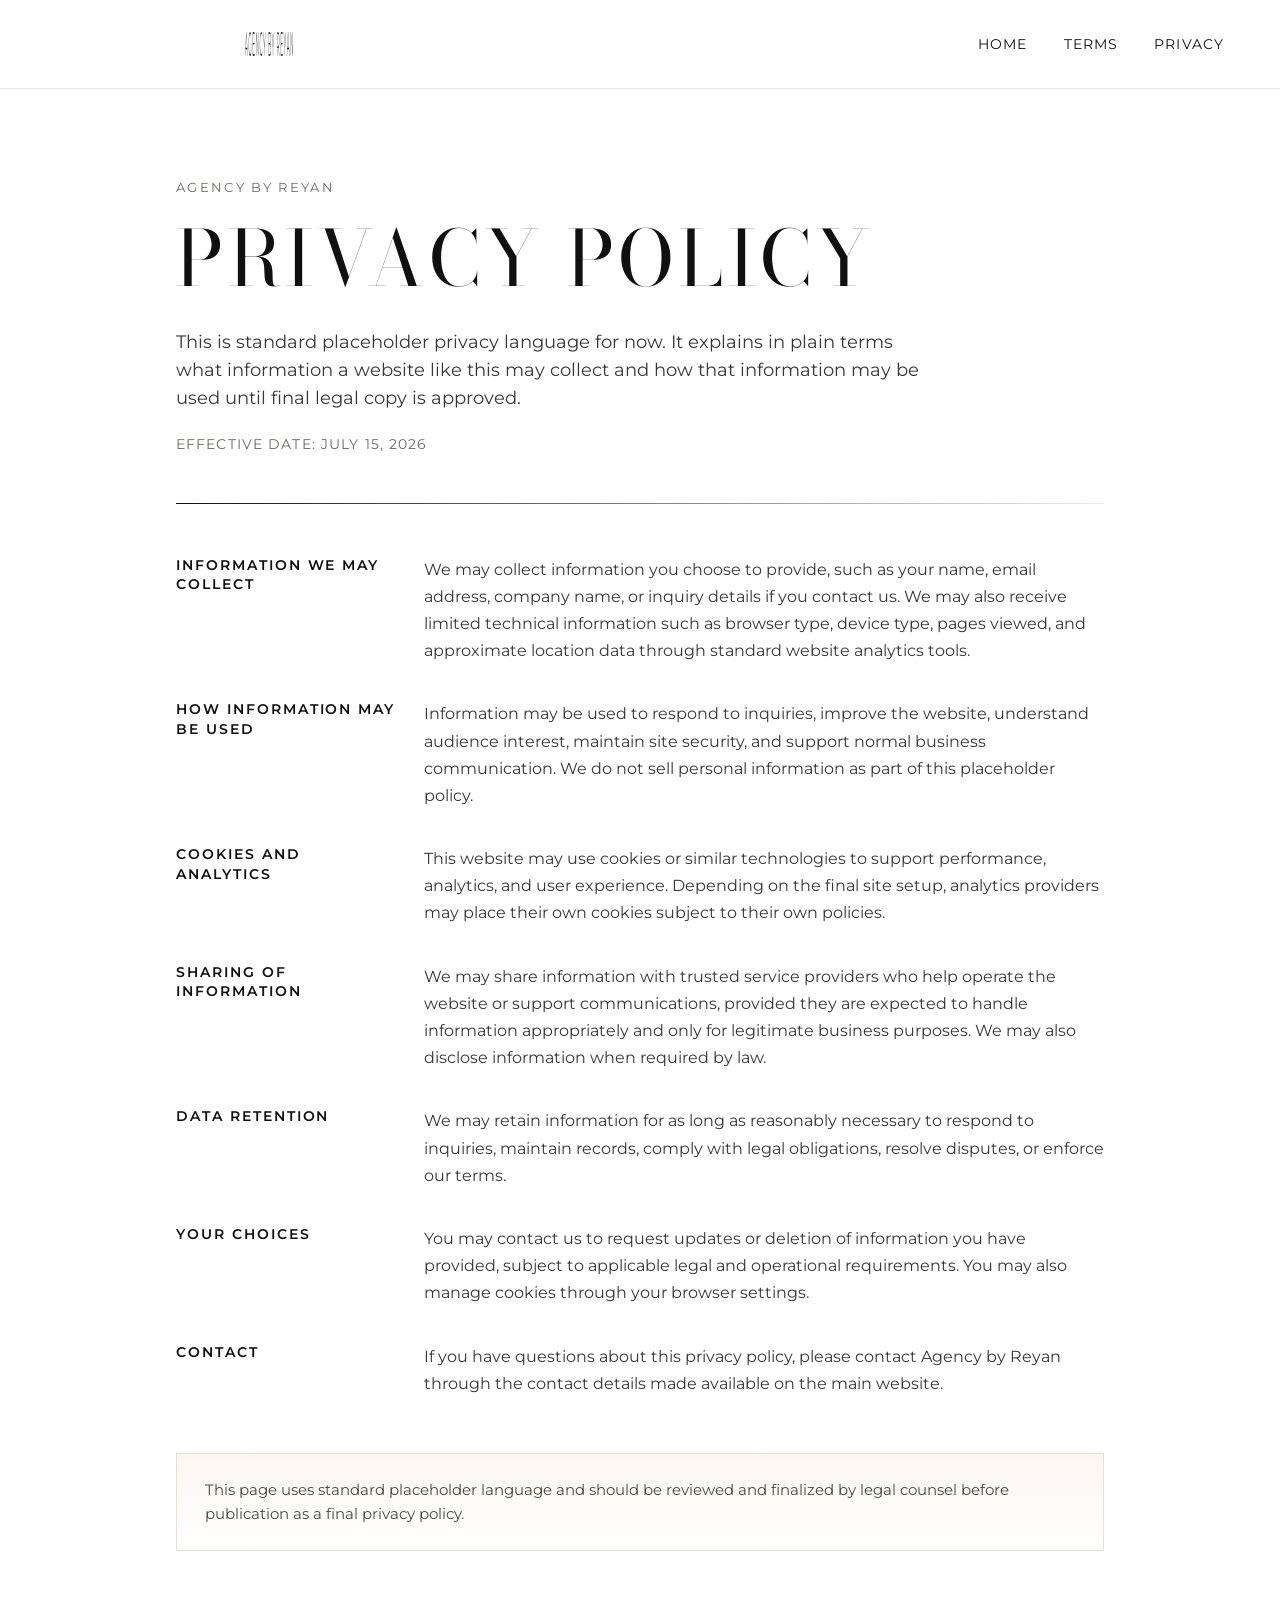
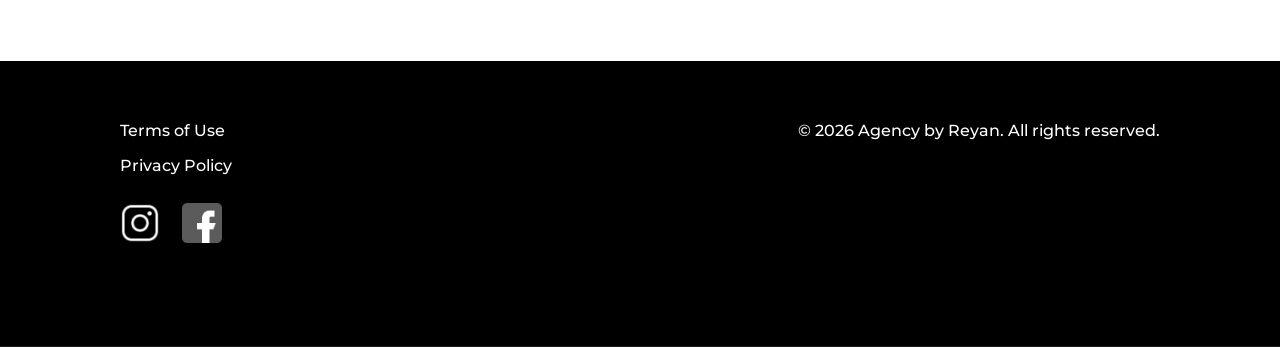
==== privacy.html @ 34ce9551 "small edits, layout, links footer etc" ====
<!doctype html>
<html lang="en">
<head>
  <meta charset="UTF-8" />
  <meta name="viewport" content="width=device-width, initial-scale=1.0" />
  <title>Privacy Policy | Agency by Reyan</title>
  <meta name="description" content="Privacy Policy for the Agency by Reyan website." />
  <link rel="icon" href="favicon.ico" sizes="any" />
  <link rel="shortcut icon" href="favicon.ico" />
  <link rel="icon" href="assets/favicon.svg" type="image/svg+xml" />
  <link rel="icon" href="assets/favicon-32x32.png" sizes="32x32" type="image/png" />
  <link rel="icon" href="assets/favicon-16x16.png" sizes="16x16" type="image/png" />
  <link rel="apple-touch-icon" href="assets/apple-touch-icon.png" sizes="180x180" />
  <link rel="preconnect" href="https://fonts.googleapis.com" />
  <link rel="preconnect" href="https://fonts.gstatic.com" crossorigin />
  <link href="https://fonts.googleapis.com/css2?family=Bodoni+Moda:opsz,wght@6..96,300;6..96,400;6..96,500&family=Cormorant+Garamond:wght@300;400;500;700&family=Montserrat:wght@300;400;500;700&display=swap" rel="stylesheet" />
  <link rel="stylesheet" href="styles.css" />
</head>
<body>
  <div class="legal-page">
    <header class="legal-header">
      <a href="index.html" aria-label="Agency by Reyan home">
        <img class="logo-wordmark" src="assets/logo_wordmark.svg" alt="Agency by Reyan" />
      </a>
      <nav class="legal-nav" aria-label="Legal navigation">
        <a href="index.html">Home</a>
        <a href="terms.html">Terms</a>
        <a href="privacy.html" aria-current="page">Privacy</a>
      </nav>
    </header>

    <main class="legal-main">
      <p class="legal-kicker">Agency by Reyan</p>
      <h1 class="legal-title">Privacy Policy</h1>
      <p class="legal-intro">This is standard placeholder privacy language for now. It explains in plain terms what information a website like this may collect and how that information may be used until final legal copy is approved.</p>
      <p class="legal-meta">Effective date: July 15, 2026</p>
      <div class="legal-divider"></div>

      <div class="legal-sections">
        <section class="legal-section">
          <h2>Information we may collect</h2>
          <div class="legal-copy">
            <p>We may collect information you choose to provide, such as your name, email address, company name, or inquiry details if you contact us. We may also receive limited technical information such as browser type, device type, pages viewed, and approximate location data through standard website analytics tools.</p>
          </div>
        </section>

        <section class="legal-section">
          <h2>How information may be used</h2>
          <div class="legal-copy">
            <p>Information may be used to respond to inquiries, improve the website, understand audience interest, maintain site security, and support normal business communication. We do not sell personal information as part of this placeholder policy.</p>
          </div>
        </section>

        <section class="legal-section">
          <h2>Cookies and analytics</h2>
          <div class="legal-copy">
            <p>This website may use cookies or similar technologies to support performance, analytics, and user experience. Depending on the final site setup, analytics providers may place their own cookies subject to their own policies.</p>
          </div>
        </section>

        <section class="legal-section">
          <h2>Sharing of information</h2>
          <div class="legal-copy">
            <p>We may share information with trusted service providers who help operate the website or support communications, provided they are expected to handle information appropriately and only for legitimate business purposes. We may also disclose information when required by law.</p>
          </div>
        </section>

        <section class="legal-section">
          <h2>Data retention</h2>
          <div class="legal-copy">
            <p>We may retain information for as long as reasonably necessary to respond to inquiries, maintain records, comply with legal obligations, resolve disputes, or enforce our terms.</p>
          </div>
        </section>

        <section class="legal-section">
          <h2>Your choices</h2>
          <div class="legal-copy">
            <p>You may contact us to request updates or deletion of information you have provided, subject to applicable legal and operational requirements. You may also manage cookies through your browser settings.</p>
          </div>
        </section>

        <section class="legal-section">
          <h2>Contact</h2>
          <div class="legal-copy">
            <p>If you have questions about this privacy policy, please contact Agency by Reyan through the contact details made available on the main website.</p>
          </div>
        </section>
      </div>

      <div class="legal-note">
        <p>This page uses standard placeholder language and should be reviewed and finalized by legal counsel before publication as a final privacy policy.</p>
      </div>
    </main>

    <footer class="footer1323">
      <div class="footer1323-left">
        <div class="footer-link-list">
          <a href="terms.html">Terms of Use</a>
          <a href="privacy.html" aria-current="page">Privacy Policy</a>
        </div>
        <div class="footer-social">
          <img src="assets/webp/footer_instagram.webp" alt="Instagram" loading="lazy" decoding="async" />
          <img src="assets/webp/footer_facebook.webp" alt="Facebook" loading="lazy" decoding="async" />
        </div>
      </div>
      <p class="footer1323-right">© 2026 Agency by Reyan. All rights reserved.</p>
    </footer>
  </div>
</body>
</html>
---- styles.css ----
:root {
  --black: #101010;
  --white: #ffffff;
  --muted: #373737;
  --soft: #d4d4d4;
  --display-font: "Bodoni Moda", "Cormorant Garamond", serif;
}

* {
  box-sizing: border-box;
}

html,
body {
  margin: 0;
  padding: 0;
  background: #fff;
  color: var(--black);
  font-family: Montserrat, sans-serif;
  overflow-x: hidden;
}

.site {
  width: 100%;
  background: #fff;
}

.section-title {
  margin: 0;
  font-size: 60px;
  font-weight: 300;
  letter-spacing: 11.4px;
  line-height: 1.02;
  text-transform: uppercase;
}

.title-block {
  width: 42px;
  height: 42px;
  background: #000;
  display: inline-block;
}

.hero {
  position: relative;
  height: min(711px, 50.8vw);
  min-height: 560px;
  padding: 32px 56px;
  overflow: hidden;
}

.hero-nav {
  display: flex;
  align-items: center;
  justify-content: space-between;
  position: relative;
  z-index: 3;
}

.logo-wordmark {
  width: 426px;
  height: 24px;
  object-fit: contain;
}

.hero-nav nav {
  display: flex;
  gap: 60px;
}

.hero-nav a {
  text-decoration: none;
  color: #101010;
  text-transform: uppercase;
  font-size: 16px;
  line-height: 1.2;
  font-weight: 400;
}

.hero-media {
  position: absolute;
  left: 0;
  top: 105px;
  width: 833px;
  height: 606px;
  overflow: hidden;
}

.hero-media img {
  width: 100%;
  height: 100%;
  object-fit: cover;
}

.hero-media::after {
  content: "";
  position: absolute;
  inset: 0;
  background: linear-gradient(0deg, rgba(0, 0, 0, 0.6) 0%, rgba(0, 0, 0, 0) 52%);
}

.hero-copy {
  position: absolute;
  left: calc(50% - 700px + 920px);
  top: 285px;
  width: 383px;
  text-align: center;
  display: flex;
  flex-direction: column;
  align-items: center;
}

.hero-mark {
  width: 197.517px;
  height: 188.002px;
  display: block;
}

.hero-word {
  width: 382.597px;
  height: 22.324px;
  object-fit: contain;
  display: block;
  margin-top: 36.678px;
}

.hero-text {
  position: absolute;
  left: calc(50% - 700px + 120px);
  bottom: 86px;
  width: 593px;
  margin: 0;
  color: #fff;
  font-size: 18px;
  line-height: 1.2;
  font-weight: 400;
}

.mission {
  position: relative;
  width: 1400px;
  max-width: 100%;
  min-height: 941px;
  margin: 0 auto;
  padding: 0;
}

.mission .section-title,
.about .section-title,
.services .section-title {
  padding-left: 54px;
}

.mission .title-block,
.about .title-block,
.services .title-block {
  position: absolute;
  left: 120px;
}

.mission .section-title {
  position: absolute;
  left: 174px;
  top: 80px;
  width: 334px;
  padding-left: 0;
}

.mission .title-block {
  top: 90px;
}

.mission-grid {
  position: absolute;
  left: 120px;
  top: 224px;
  margin-top: 0;
  display: grid;
  grid-template-columns: repeat(3, 350px);
  gap: 55px;
}

.mission-card {
  position: relative;
  width: 350px;
  height: 598px;
  overflow: hidden;
  color: #fff;
}

.mission-card img {
  position: absolute;
  inset: 0;
  width: 100%;
  height: 100%;
  object-fit: cover;
  object-position: center center;
}

.mission-card:nth-child(2) img {
  object-position: 61.5% center;
}

.mission-card:nth-child(3) img {
  object-position: 44% center;
}

.mission-card::after {
  content: "";
  position: absolute;
  top: 31px;
  left: -27px;
  width: 415px;
  height: 567px;
  background: linear-gradient(180deg, rgba(0, 0, 0, 0) 26%, rgba(0, 0, 0, 0.84) 100%);
}

.mission-card h3,
.mission-card p {
  position: absolute;
  z-index: 1;
  margin: 0;
  left: 41px;
}

.mission-card h3 {
  top: 330px;
  width: 263px;
  font-size: 20px;
  font-family: Montserrat, sans-serif;
  font-weight: 500;
  line-height: 1.2;
}

.mission-card p {
  top: 418px;
  width: 254px;
  font-size: 16px;
  color: var(--soft);
  line-height: 1.2;
  font-weight: 300;
}

.mission-card:nth-child(1) h3 {
  width: 212px;
}

.mission-card:nth-child(3) h3 {
  width: 204px;
  left: 43px;
}

.mission-card:nth-child(1) p {
  width: 250px;
}

.about {
  position: relative;
  min-height: 829px;
  padding: 90px 120px 0;
}

.about .title-block {
  top: 100px;
}

.about-grid {
  margin-top: 327px;
  display: block;
}

.about-grid > div {
  width: 408px;
}

.about-grid img {
  position: absolute;
  right: 0;
  top: 0;
  width: 761px;
  height: 829px;
  object-fit: cover;
}

.about-p1,
.about-p2 {
  margin: 0;
  font-size: 16px;
  line-height: 1.2;
}

.about-p1 {
  margin-top: 151px;
  width: 380px;
  color: #373737;
  font-weight: 500;
}

.about-p2 {
  margin-top: 46px;
  width: 408px;
  color: #373737;
  font-weight: 300;
}

.node212 {
  position: relative;
  height: 483px;
  background: #fff;
  border-bottom: 0;
  font-family: "Cormorant Garamond", serif;
  font-size: 60px;
  line-height: 1.02;
  font-weight: 300;
  text-align: center;
  font-style: normal;
}

.node212 p {
  margin: 0;
  position: absolute;
  transform: translateX(-50%);
  white-space: nowrap;
}

.node212 p:nth-child(1) {
  left: calc(45.83% + 40.83px);
  top: 150px;
}

.node212 p:nth-child(2) {
  left: calc(62.5% - 13.5px);
  top: 227px;
}

.node212 p:nth-child(3) {
  left: 50%;
  top: 304px;
}

.node212 strong {
  font-family: "Cormorant Garamond", serif;
  font-weight: 700;
}

.node212 p:nth-child(2) {
  font-weight: 300;
}

.node216 {
  position: relative;
  height: 483px;
  background: #fff;
  font-family: "Cormorant Garamond", serif;
  font-size: 60px;
  line-height: 1.02;
  font-weight: 300;
  text-align: center;
  font-style: normal;
}

.node216 p {
  margin: 0;
  position: absolute;
  transform: translateX(-50%);
  white-space: nowrap;
}

.node216 p:nth-child(1) {
  left: calc(45.83% - 15.17px);
  top: 150px;
}

.node216 p:nth-child(2) {
  left: calc(58.33% - 21.67px);
  top: 227px;
}

.node216 p:nth-child(3) {
  left: 50%;
  top: 304px;
}

.node216 strong {
  font-family: "Cormorant Garamond", serif;
  font-weight: 700;
}

.bento131 {
  position: relative;
  width: 1400px;
  max-width: 100%;
  height: 1760px;
  margin: 0 auto;
  padding: 0;
  display: block;
  overflow: hidden;
  background: #fff;
}

.bento131 img {
  position: absolute;
  width: 459px;
  height: 459px;
  object-fit: cover;
  display: block;
}

.bento-card {
  position: absolute;
  padding: 0;
  background: #fff;
}

.bento-card h3 {
  margin: 0;
  font-family: "Cormorant Garamond", serif;
  font-size: 40px;
  line-height: 1.02;
  font-weight: 300;
}

.bento-card p {
  margin: 35px 0 0;
  font-size: 16px;
  color: #101010;
  line-height: 1.2;
  font-weight: 300;
}

.bento131 > :nth-child(1) {
  left: 120px;
  top: 0;
  width: 307px;
}

.bento131 > :nth-child(1) p {
  width: 307px;
}

.bento131 > :nth-child(2) {
  left: 470px;
  top: 0;
}

.bento131 > :nth-child(3) {
  right: 0;
  top: 0;
}

.bento131 > :nth-child(4) {
  left: -1px;
  top: 280px;
}

.bento131 > :nth-child(5) {
  left: 501px;
  top: 502px;
  width: 355px;
}

.bento131 > :nth-child(5) h3 {
  width: 273px;
}

.bento131 > :nth-child(5) p {
  width: 355px;
}

.bento131 > :nth-child(6) {
  left: 941px;
  top: 471px;
}

.bento131 > :nth-child(7) {
  left: -1px;
  top: 751px;
}

.bento131 > :nth-child(8) {
  left: 470px;
  top: 751px;
}

.bento131 > :nth-child(9) {
  left: 972px;
  top: 973px;
  width: 311px;
}

.bento131 > :nth-child(9) h3 {
  width: 256px;
}

.bento131 > :nth-child(9) p {
  width: 311px;
}

.bento131 img.bento-wide {
  left: -1px;
  top: 1227px;
  width: calc(100% + 1px);
  height: 459px;
  transform: none;
}

.services {
  position: relative;
  min-height: 2088px;
  padding: 90px 120px 90px;
}

.services .title-block {
  top: 100px;
}

.service {
  min-height: 258px;
  padding: 68px 54px 0;
  background-image: var(--bg);
  background-size: cover;
  background-position: left top;
  color: #fff;
}

.service:first-of-type {
  margin-top: 80px;
}

.service + .service {
  margin-top: 40px;
}

.service h3 {
  margin: 0;
  font-family: var(--display-font);
  font-size: 40px;
  font-weight: 300;
  line-height: 1.02;
}

.service p {
  max-width: 563px;
  margin: 20px 0 0;
  color: #fff;
  font-size: 16px;
  line-height: 1.2;
  font-weight: 300;
}

.logos220 {
  position: relative;
  width: 1400px;
  max-width: 100%;
  height: 620px;
  margin: 0 auto;
  border-bottom: 0;
  padding: 0;
  overflow: hidden;
}

.logos220 img {
  position: absolute;
  display: block;
  width: auto;
  height: auto;
  object-fit: contain;
}

.logos220 img:nth-child(1) { left: 50px; top: 76px; width: 172px; height: 45px; }
.logos220 img:nth-child(2) { left: 357px; top: -18px; width: 232px; height: 232px; }
.logos220 img:nth-child(3) { left: 718px; top: 77px; width: 352px; height: 44px; }
.logos220 img:nth-child(4) { left: 1171px; top: 66px; width: 180px; height: 63px; }
.logos220 img:nth-child(5) { left: 1086px; top: 207px; width: 194px; height: 47px; }
.logos220 img:nth-child(6) { left: 420px; top: 200px; width: 228px; height: 50px; }
.logos220 img:nth-child(7) { left: 50px; top: 193px; width: 221px; height: 74px; }
.logos220 img:nth-child(8) { left: 1073px; top: 310px; width: 143px; height: 118px; }
.logos220 img:nth-child(9) { left: 50px; top: 345px; width: 194px; height: 47px; }
.logos220 img:nth-child(10) { left: 357px; top: 336px; width: 189px; height: 65px; }
.logos220 img:nth-child(11) { left: 659px; top: 304px; width: 301px; height: 130px; }
.logos220 img:nth-child(12) { left: 793px; top: 144px; width: 144px; height: 153px; }
.logos220 img:nth-child(13) { left: 1121px; top: 478px; width: 306px; height: 53px; }
.logos220 img:nth-child(14) { left: 383px; top: 392px; width: 302px; height: 200px; }
.logos220 img:nth-child(15) { left: 811px; top: 470px; width: 298px; height: 75px; }
.logos220 img:nth-child(16) { left: 44px; top: 382px; width: 219px; height: 219px; }

.style168 {
  position: relative;
  width: 1400px;
  max-width: 100%;
  height: 1887px;
  margin: 0 auto;
  background: #fff;
  overflow: hidden;
}

.style168-grid {
  position: relative;
  width: 100%;
  height: 100%;
}

.style168-grid img {
  position: absolute;
  width: 459px;
  height: 459px;
  object-fit: cover;
  display: block;
}

.style168-grid img:nth-child(1) { left: -1px; top: 67px; }
.style168-grid img:nth-child(2) { left: -1px; top: 538px; }
.style168-grid img:nth-child(3) { left: -1px; top: 1009px; }
.style168-grid img:nth-child(4) { left: 470px; top: 242px; }
.style168-grid img:nth-child(5) { left: 470px; top: 713px; }
.style168-grid img:nth-child(6) { left: 941px; top: 0; }
.style168-grid img:nth-child(7) { left: 941px; top: 471px; }
.style168-grid img:nth-child(8) { left: 941px; top: 942px; }
.style168-grid img:nth-child(9) { left: 470px; top: 1184px; }
.style168-grid img:nth-child(10) { left: 941px; top: 1414px; }

.style168-text {
  position: absolute;
  left: 120px;
  top: 1713px;
  width: 581px;
  margin: 0;
  padding: 0;
  color: #373737;
  font-size: 16px;
  line-height: 1.2;
  font-weight: 500;
}

.cta1318 {
  position: relative;
  height: 400px;
  overflow: hidden;
}

.cta1318-bg {
  position: absolute;
  inset: 0;
}

.cta1318-bg img {
  position: absolute;
  inset: 0;
  width: 100%;
  height: 100%;
  object-fit: cover;
}

.cta1318-overlay {
  position: absolute;
  inset: 0;
  background: linear-gradient(180deg, rgba(0, 0, 0, 0.58) 0%, rgba(0, 0, 0, 0) 58%);
}

.cta1318-button {
  position: absolute;
  left: 50%;
  top: 229px;
  transform: translate(-50%, -50%);
  height: 88px;
  padding: 24px 48px;
  background: linear-gradient(100deg, #ffffff 12%, #e3e3e3 110%);
  font-size: 40px;
  letter-spacing: 7.6px;
  font-weight: 300;
  text-transform: uppercase;
  line-height: 1.2;
  display: flex;
  align-items: center;
  justify-content: center;
}

.footer1323 {
  min-height: 286px;
  background: #000;
  color: #fff;
  display: flex;
  justify-content: space-between;
  padding: 60px 120px 34px;
  border-bottom: 1px solid #1d1d1d;
}

.footer-link-list {
  display: flex;
  flex-direction: column;
  gap: 16px;
}

.footer-link-list a {
  color: #fff;
  text-decoration: none;
  font-size: 16px;
  font-weight: 500;
  line-height: 1.2;
}

.footer-link-list a:hover {
  text-decoration: underline;
}

.footer-social {
  margin-top: 28px;
  display: flex;
  gap: 22px;
}

.footer-social img {
  width: 40px;
  height: 40px;
  object-fit: contain;
}

.footer1323-right {
  margin: 0;
  align-self: flex-start;
  font-size: 16px;
  font-weight: 500;
  line-height: 1.2;
}

.legal-page {
  min-height: 100vh;
  display: flex;
  flex-direction: column;
  background: #fff;
}

.legal-header {
  display: flex;
  justify-content: space-between;
  align-items: center;
  padding: 32px 56px;
  border-bottom: 1px solid #ece8e0;
}

.legal-header .logo-wordmark {
  display: block;
}

.legal-nav {
  display: flex;
  gap: 36px;
}

.legal-nav a {
  color: #101010;
  text-decoration: none;
  text-transform: uppercase;
  font-size: 14px;
  line-height: 1.2;
  letter-spacing: 0.08em;
}

.legal-nav a:hover {
  text-decoration: underline;
}

.legal-main {
  width: min(100%, 1040px);
  margin: 0 auto;
  padding: 88px 56px 110px;
}

.legal-kicker {
  display: inline-block;
  margin: 0 0 26px;
  font-size: 13px;
  line-height: 1.2;
  letter-spacing: 0.18em;
  text-transform: uppercase;
  color: #6f6a62;
}

.legal-title {
  margin: 0;
  font-family: var(--display-font);
  font-size: clamp(52px, 6vw, 84px);
  line-height: 0.96;
  font-weight: 300;
  letter-spacing: 0.06em;
  text-transform: uppercase;
}

.legal-intro {
  max-width: 760px;
  margin: 34px 0 0;
  color: #373737;
  font-size: 18px;
  line-height: 1.55;
  font-weight: 400;
}

.legal-meta {
  margin: 22px 0 0;
  color: #6f6a62;
  font-size: 14px;
  line-height: 1.4;
  text-transform: uppercase;
  letter-spacing: 0.08em;
}

.legal-divider {
  width: 100%;
  height: 1px;
  margin: 48px 0 0;
  background: linear-gradient(90deg, #101010 0%, rgba(16, 16, 16, 0.08) 100%);
}

.legal-sections {
  margin-top: 52px;
  display: grid;
  gap: 36px;
}

.legal-section {
  display: grid;
  grid-template-columns: 220px minmax(0, 1fr);
  gap: 28px;
  align-items: start;
}

.legal-section h2 {
  margin: 0;
  font-size: 14px;
  line-height: 1.4;
  font-weight: 600;
  letter-spacing: 0.14em;
  text-transform: uppercase;
  color: #101010;
}

.legal-copy p {
  margin: 0;
  color: #373737;
  font-size: 16px;
  line-height: 1.7;
  font-weight: 400;
}

.legal-copy p + p {
  margin-top: 14px;
}

.legal-copy a {
  color: #101010;
}

.legal-note {
  margin-top: 56px;
  padding: 24px 28px;
  border: 1px solid #e8e1d5;
  background: linear-gradient(180deg, #fbf7f0 0%, #ffffff 100%);
}

.legal-note p {
  margin: 0;
  color: #4d493f;
  font-size: 15px;
  line-height: 1.6;
}

@media (max-width: 1150px) {
  .mission {
    min-height: 0;
    padding: 80px 32px 90px;
  }

  .mission .section-title {
    position: static;
    width: auto;
    padding-left: 54px;
  }

  .mission .title-block {
    left: 32px;
    top: 90px;
  }

  .mission-grid {
    position: static;
    margin-top: 84px;
    grid-template-columns: repeat(2, minmax(0, 1fr));
    gap: 24px;
  }

  .mission-card {
    width: auto;
  }

  .mission-card::after {
    top: 0;
    left: 0;
    width: 100%;
    height: 100%;
  }

  .mission-card h3,
  .mission-card p {
    position: relative;
    left: auto;
    top: auto;
    width: auto;
    margin-left: 28px;
    margin-right: 22px;
  }

  .mission-card h3,
  .mission-card:nth-child(1) h3,
  .mission-card:nth-child(3) h3 {
    margin-top: 398px;
    margin-bottom: 12px;
    left: auto;
  }

  .mission-card p,
  .mission-card:nth-child(1) p {
    margin-top: 0;
    margin-bottom: 28px;
  }

  .bento131 {
    height: auto;
    display: grid;
    grid-template-columns: repeat(2, minmax(0, 1fr));
    grid-auto-rows: 256px;
    gap: 6px;
    overflow: visible;
  }

  .bento131 > * {
    position: static;
    width: auto;
    height: auto;
  }

  .bento131 img,
  .bento-wide {
    width: 100%;
    height: 100%;
  }

  .bento-card {
    padding: 30px 26px;
  }

  .bento-card h3,
  .bento-card p,
  .bento131 > :nth-child(5) h3,
  .bento131 > :nth-child(9) h3,
  .bento131 > :nth-child(1) p,
  .bento131 > :nth-child(5) p,
  .bento131 > :nth-child(9) p {
    width: auto;
  }

  .bento-card p {
    margin-top: 18px;
  }

  .bento-wide {
    grid-column: 1 / span 2;
    height: 340px;
  }

  .logos220 {
    position: static;
    width: auto;
    height: auto;
    min-height: 0;
    padding: 56px 40px;
    display: grid;
    grid-template-columns: repeat(3, 1fr);
    gap: 34px 36px;
    align-items: center;
    justify-items: center;
  }

  .logos220 img {
    position: static;
    width: auto;
    height: auto;
    max-width: 200px;
    max-height: 100px;
  }

  .style168 {
    position: static;
    width: auto;
    height: auto;
    overflow: visible;
  }

  .style168-grid {
    position: static;
    display: grid;
    grid-template-columns: repeat(2, minmax(0, 1fr));
    gap: 6px;
    height: auto;
  }

  .style168-grid img {
    position: static;
    width: 100%;
    height: 280px;
  }

  .style168-text {
    position: static;
    width: auto;
    margin: 0;
    padding: 22px 32px 30px;
  }

  .about-grid {
    grid-template-columns: 1fr;
    margin-top: 82px;
    display: grid;
    gap: 24px;
  }

  .about-grid > div {
    width: 100%;
  }

  .about-grid img {
    position: static;
    width: 100%;
    height: auto;
    max-height: 739px;
  }

  .about-p1,
  .about-p2 {
    width: 100%;
    margin-top: 20px;
  }

  .service h3 {
    font-size: 34px;
  }

  .service p,
  .footer1323-right {
    font-size: 16px;
  }

  .legal-header {
    padding: 28px 32px;
  }

  .legal-main {
    padding: 72px 32px 90px;
  }

  .legal-section {
    grid-template-columns: 1fr;
    gap: 12px;
  }
}

@media (max-width: 760px) {
  .hero {
    height: auto;
    min-height: 0;
    padding: 20px 16px;
  }

  .hero-nav {
    flex-direction: column;
    gap: 12px;
  }

  .hero-nav nav {
    gap: 16px;
    flex-wrap: wrap;
    justify-content: center;
  }

  .hero-media,
  .hero-copy,
  .hero-text {
    position: static;
    width: 100%;
  }

  .hero-media {
    margin-top: 12px;
    height: 280px;
  }

  .hero-copy {
    margin-top: 12px;
  }

  .hero-text {
    margin-top: 14px;
    background: #111;
    color: #fff;
    padding: 12px;
    font-size: 14px;
  }

  .mission,
  .about,
  .services {
    padding-left: 16px;
    padding-right: 16px;
  }

  .mission {
    padding-top: 80px;
    padding-bottom: 80px;
  }

  .mission .title-block,
  .about .title-block,
  .services .title-block {
    left: 16px;
  }

  .mission .section-title,
  .about .section-title,
  .services .section-title {
    padding-left: 36px;
    letter-spacing: 0.12em;
    font-size: 40px;
  }

  .mission .section-title {
    position: static;
    width: auto;
  }

  .mission-grid,
  .bento131,
  .logos220,
  .style168-grid {
    grid-template-columns: 1fr;
  }

  .logos220 {
    padding: 40px 16px;
    gap: 24px;
  }

  .logos220 img {
    max-width: 180px;
    max-height: 90px;
  }

  .bento131 {
    grid-auto-rows: 256px;
  }

  .node212 {
    height: auto;
    padding: 64px 16px;
    font-size: 44px;
  }

  .node212 p {
    position: static;
    transform: none;
    white-space: normal;
  }

  .node216 {
    height: auto;
    padding: 64px 16px;
    font-size: 44px;
  }

  .node216 p {
    position: static;
    transform: none;
    white-space: normal;
  }

  .mission-grid {
    margin-top: 84px;
    position: static;
    gap: 24px;
  }

  .bento-wide {
    grid-column: auto;
    height: 260px;
  }

  .service {
    min-height: 220px;
    padding: 24px 18px;
  }

  .service h3 {
    font-size: 30px;
  }

  .service p {
    font-size: 16px;
  }

  .style168-text {
    padding: 16px;
  }

  .style168-grid img {
    height: 240px;
  }

  .cta1318 {
    height: 280px;
  }

  .cta1318-button {
    top: 56%;
    font-size: 24px;
    height: 58px;
    padding: 12px 20px;
    letter-spacing: 0.12em;
  }

  .footer1323 {
    flex-direction: column;
    gap: 24px;
    padding: 24px 16px;
  }

  .footer1323-right {
    font-size: 16px;
  }

  .legal-header {
    flex-direction: column;
    align-items: flex-start;
    gap: 24px;
    padding: 24px 16px;
  }

  .legal-nav {
    gap: 20px;
    flex-wrap: wrap;
  }

  .legal-main {
    padding: 56px 24px 72px;
  }

  .legal-title {
    font-size: 42px;
  }

  .legal-intro {
    font-size: 17px;
  }

  .legal-sections {
    gap: 28px;
  }

  .legal-note {
    padding: 20px;
  }
}
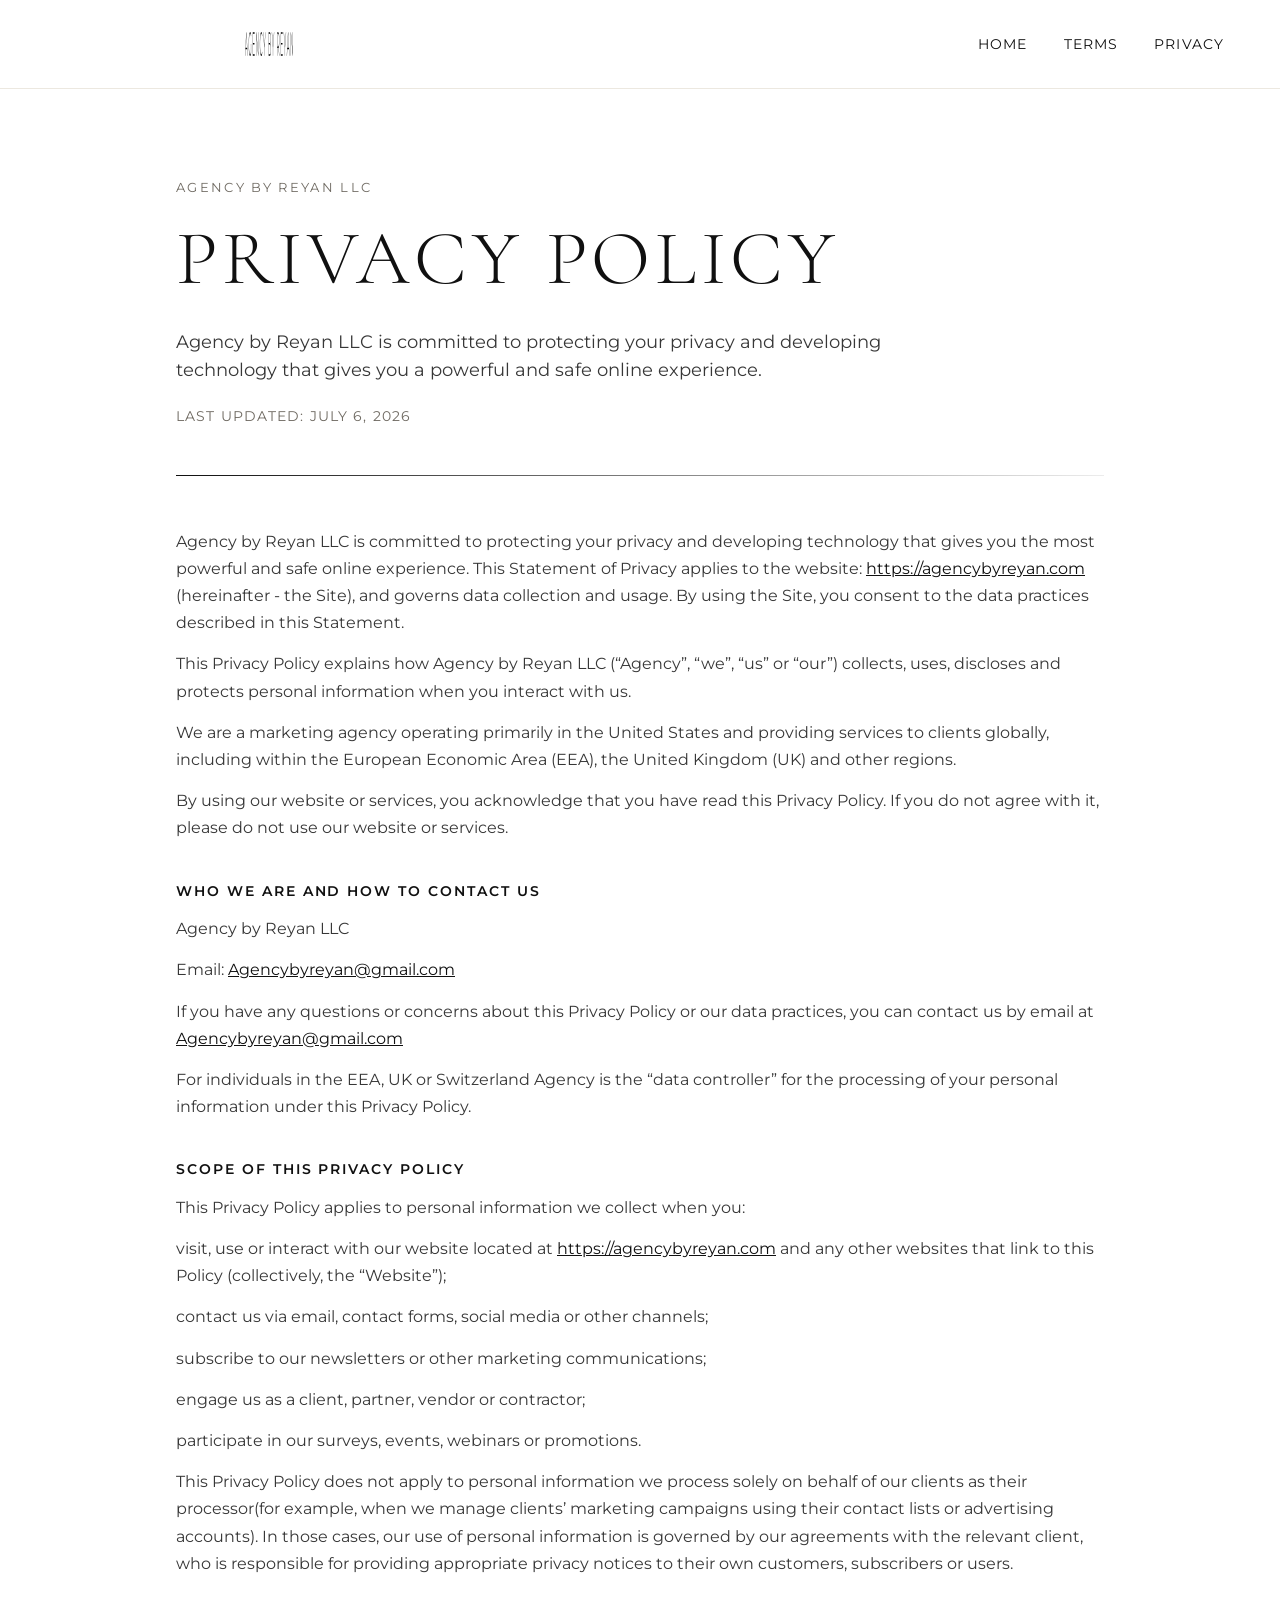
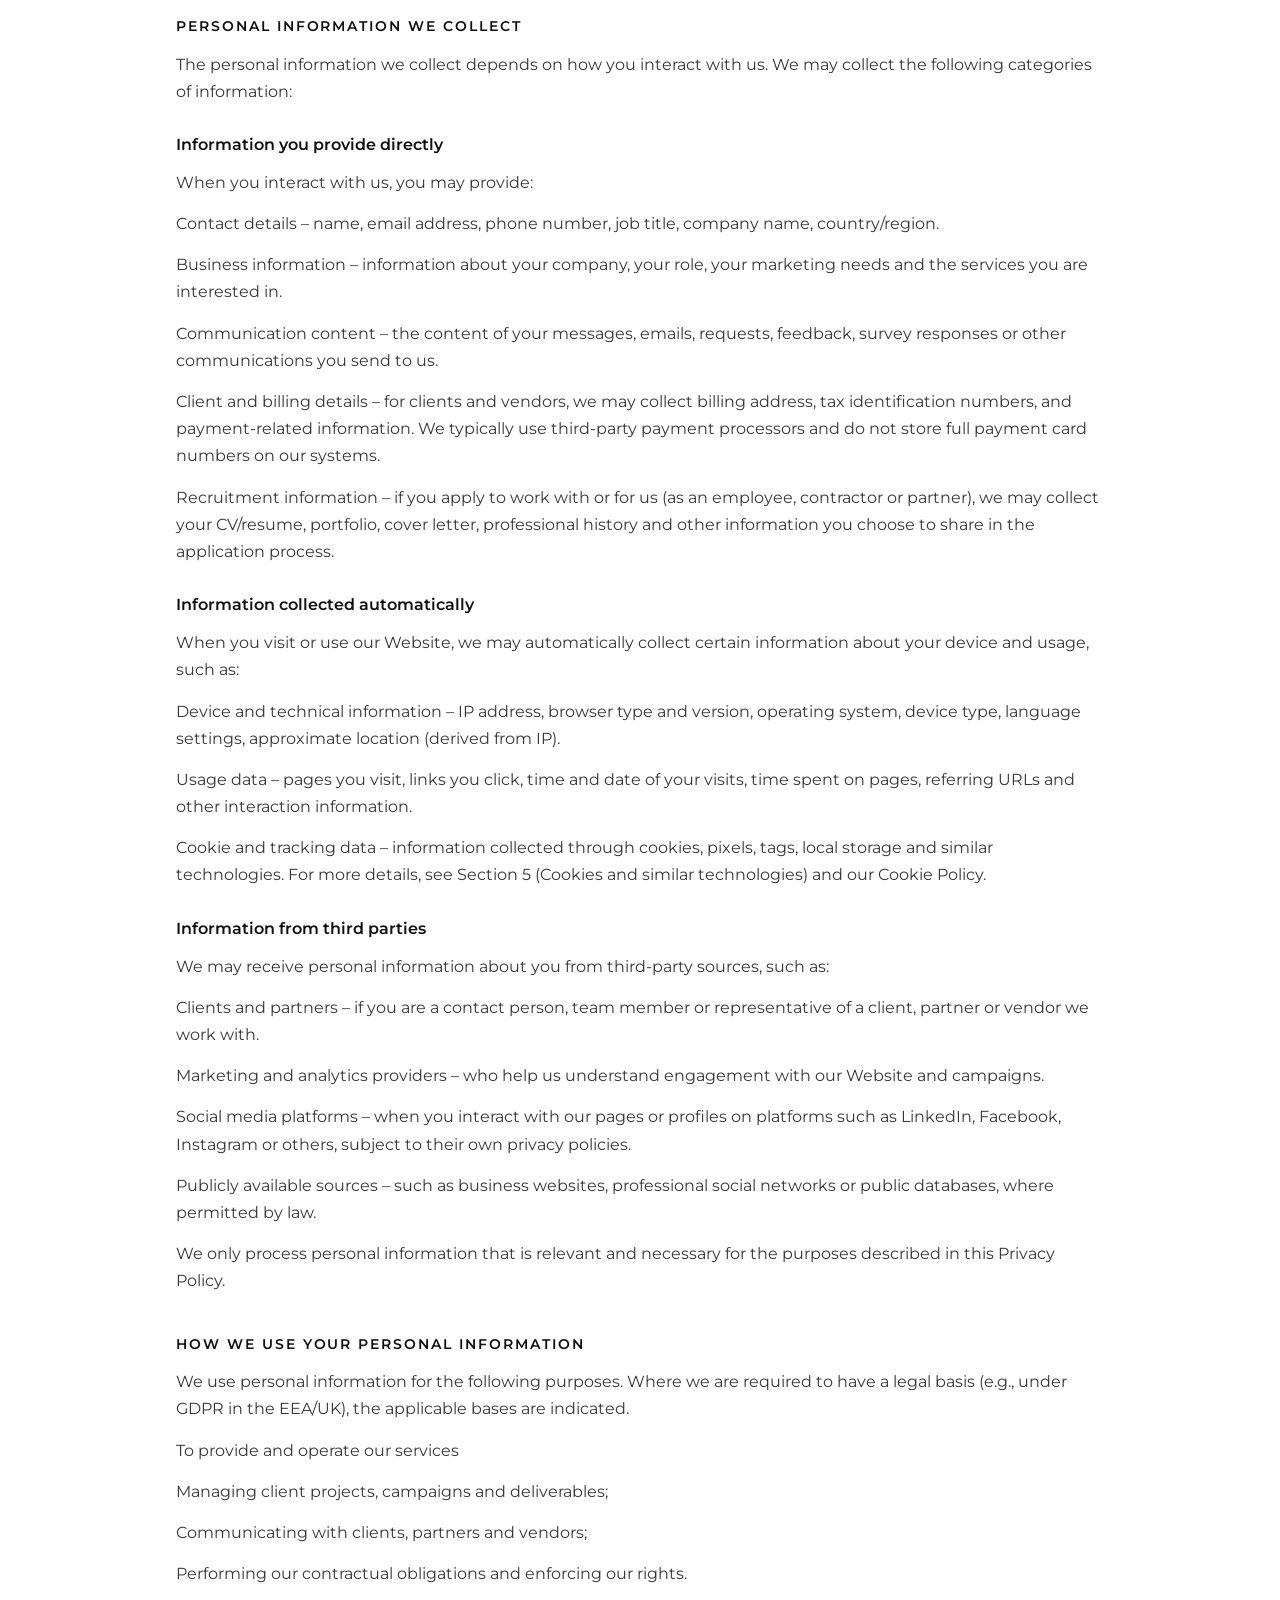
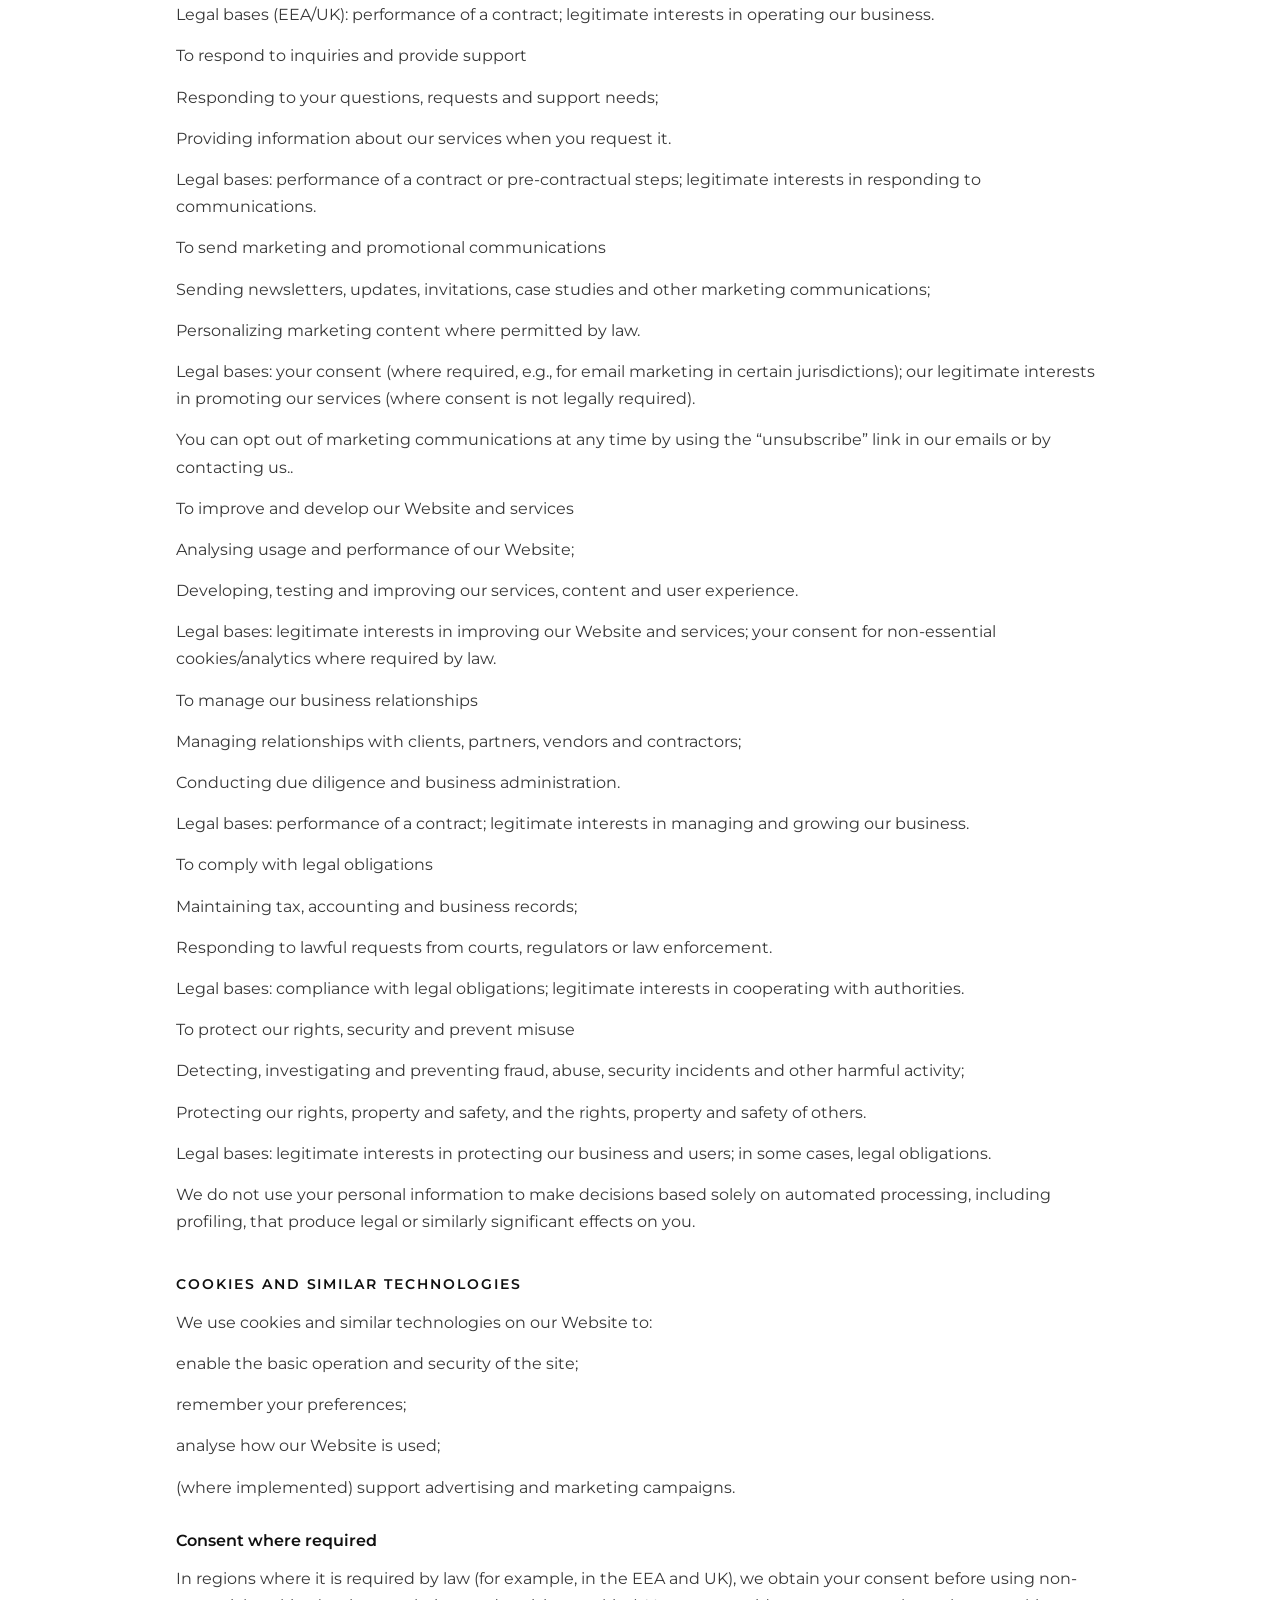
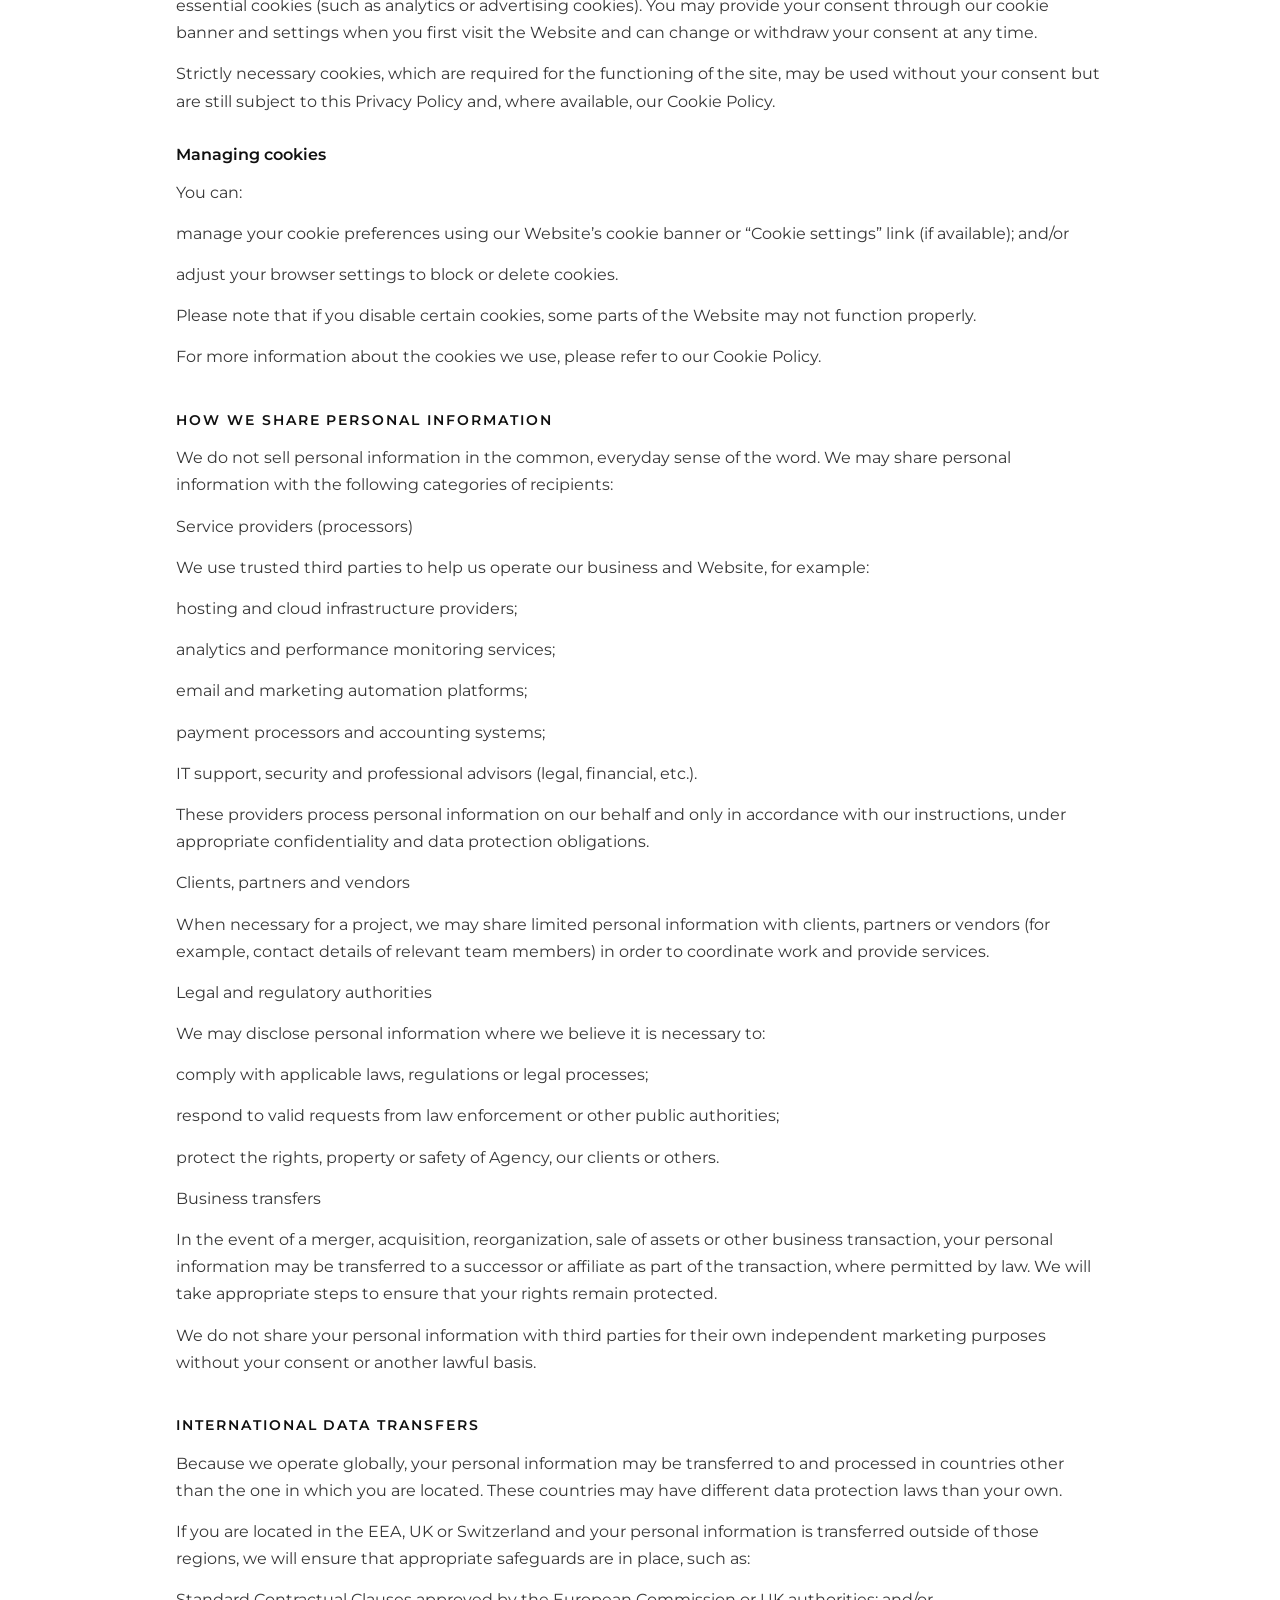
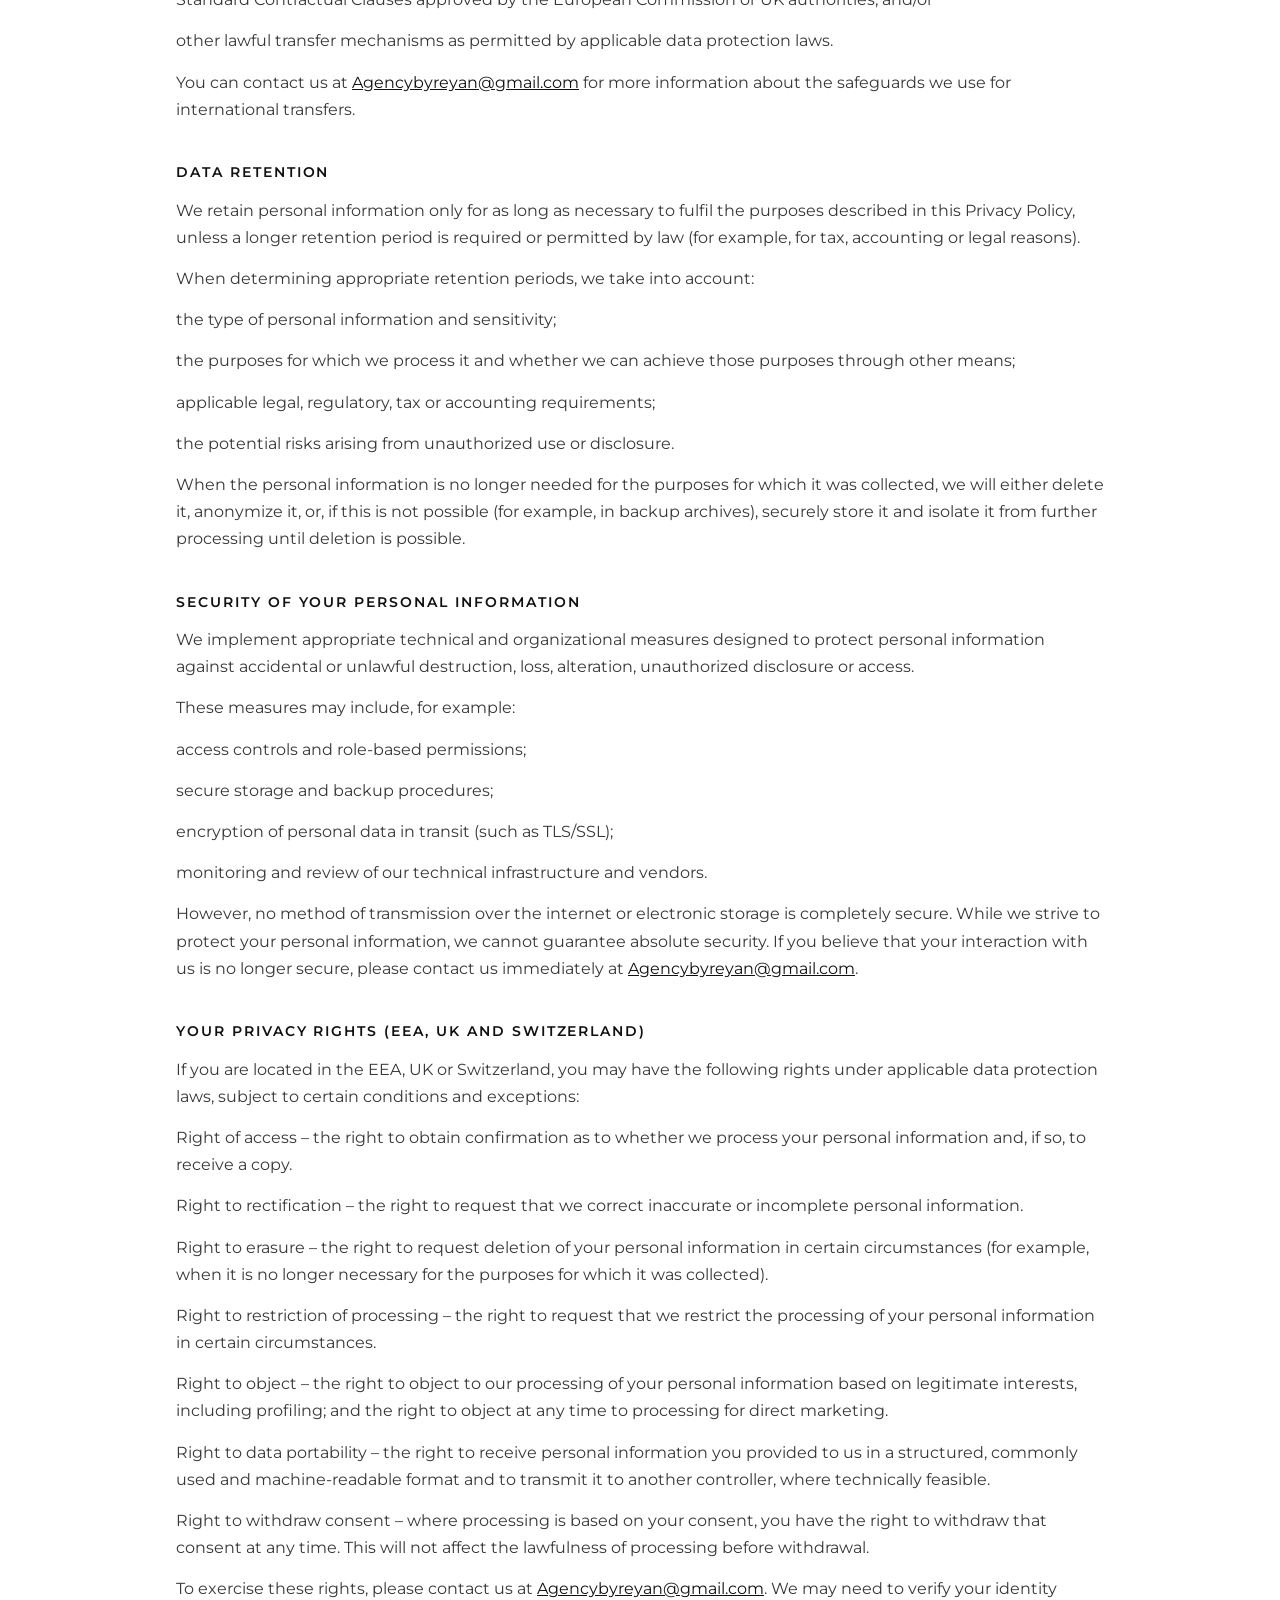
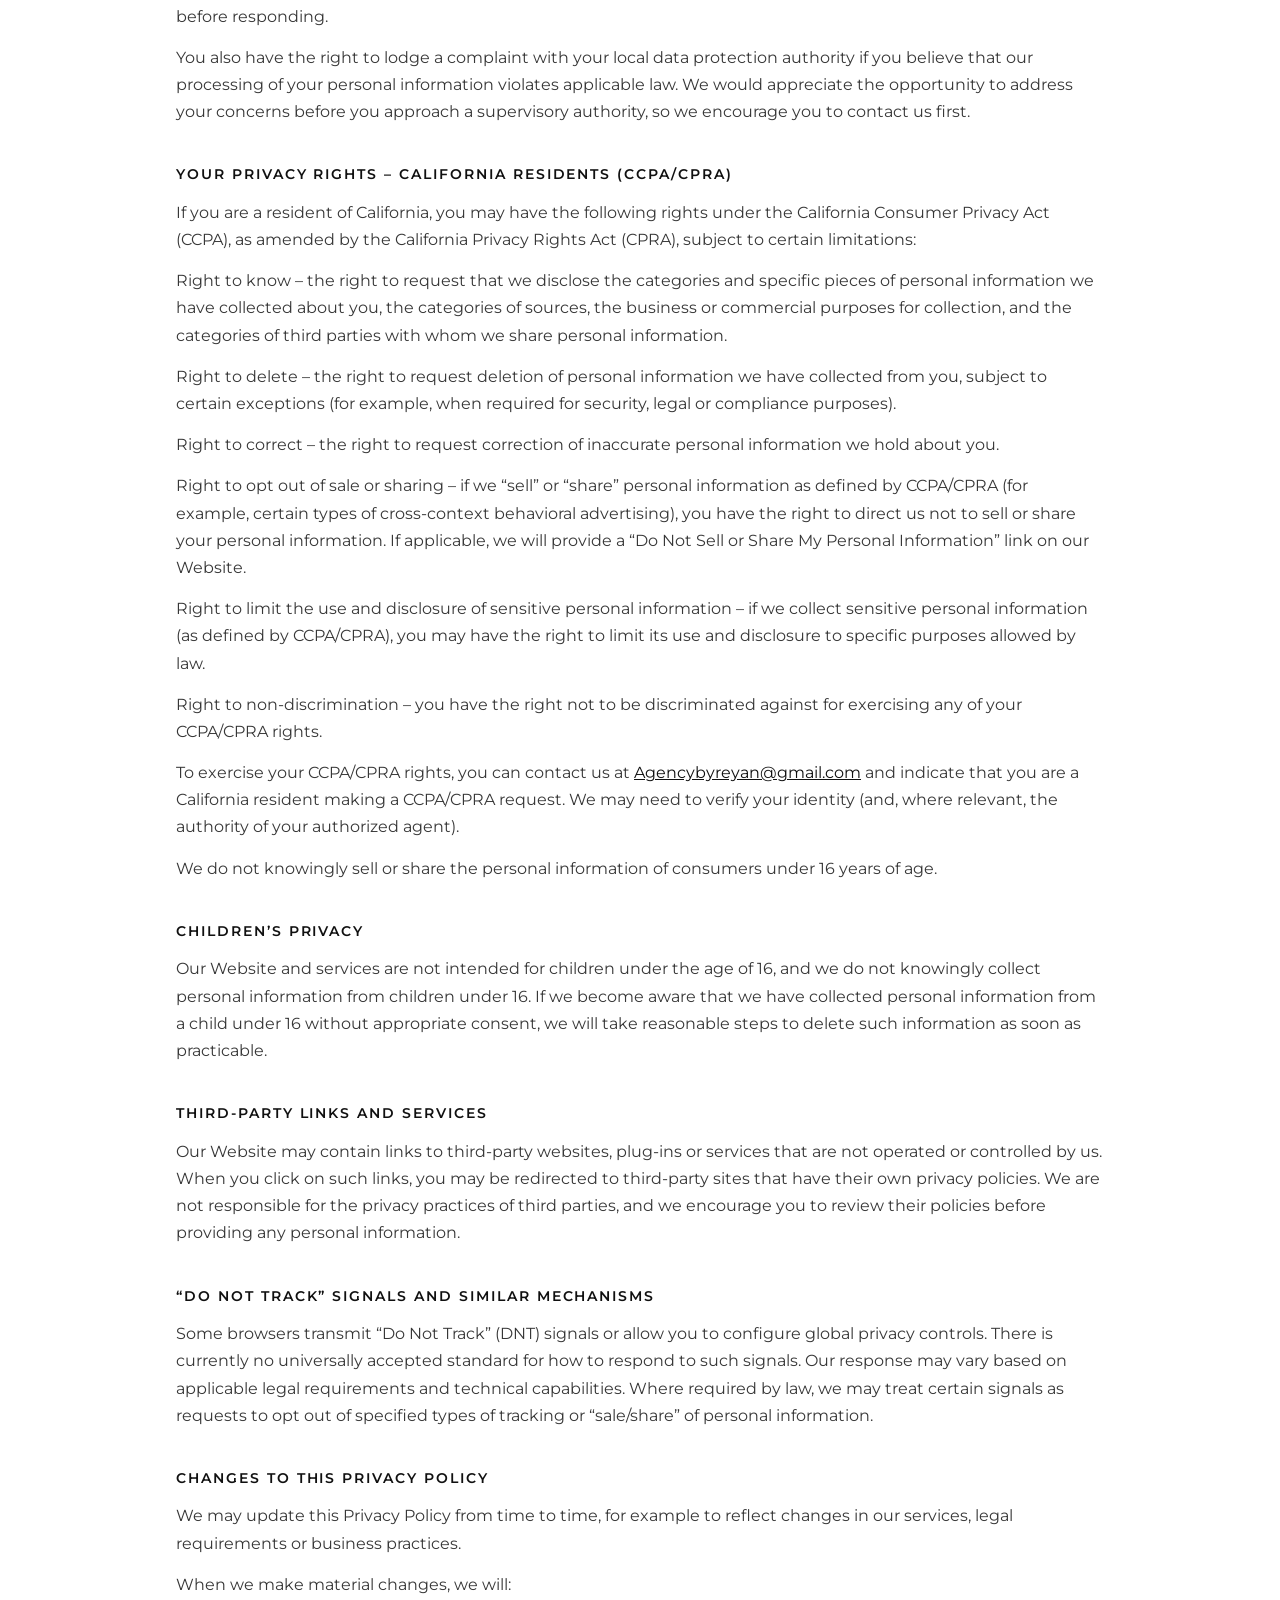
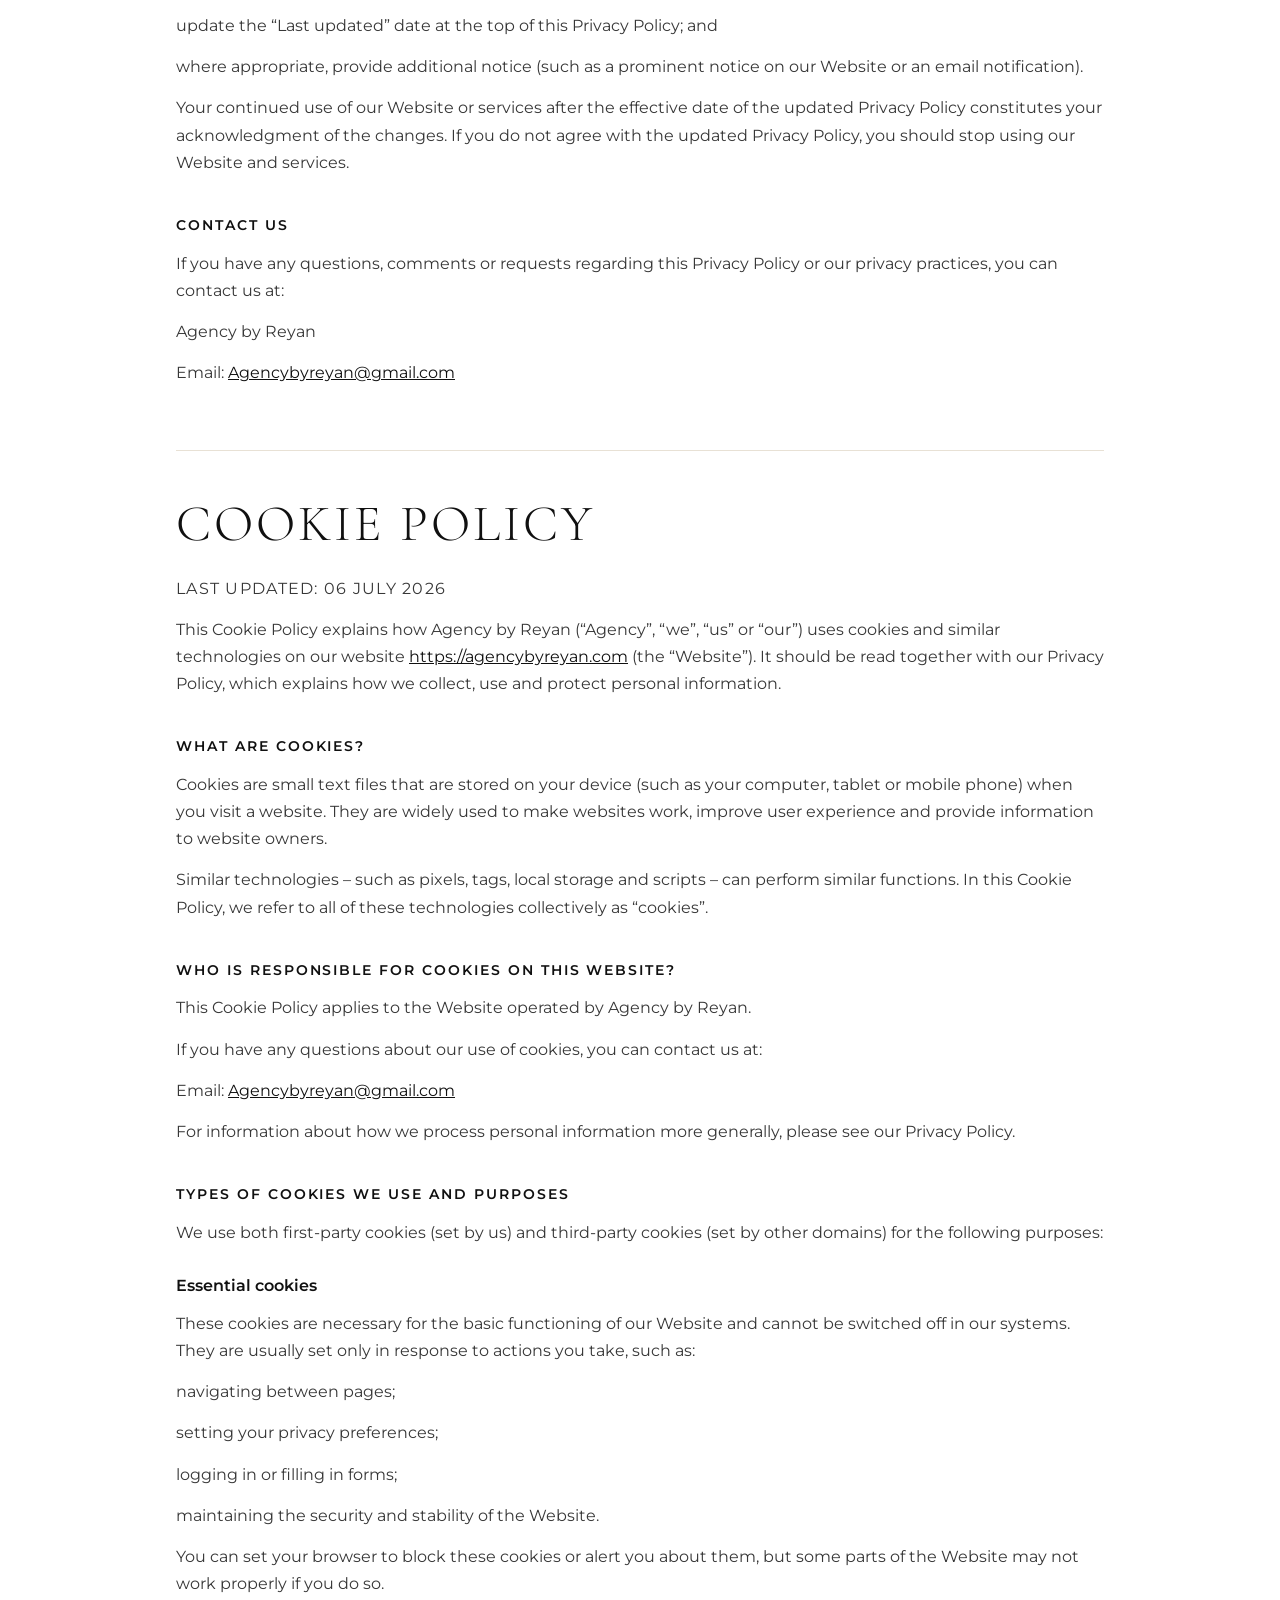
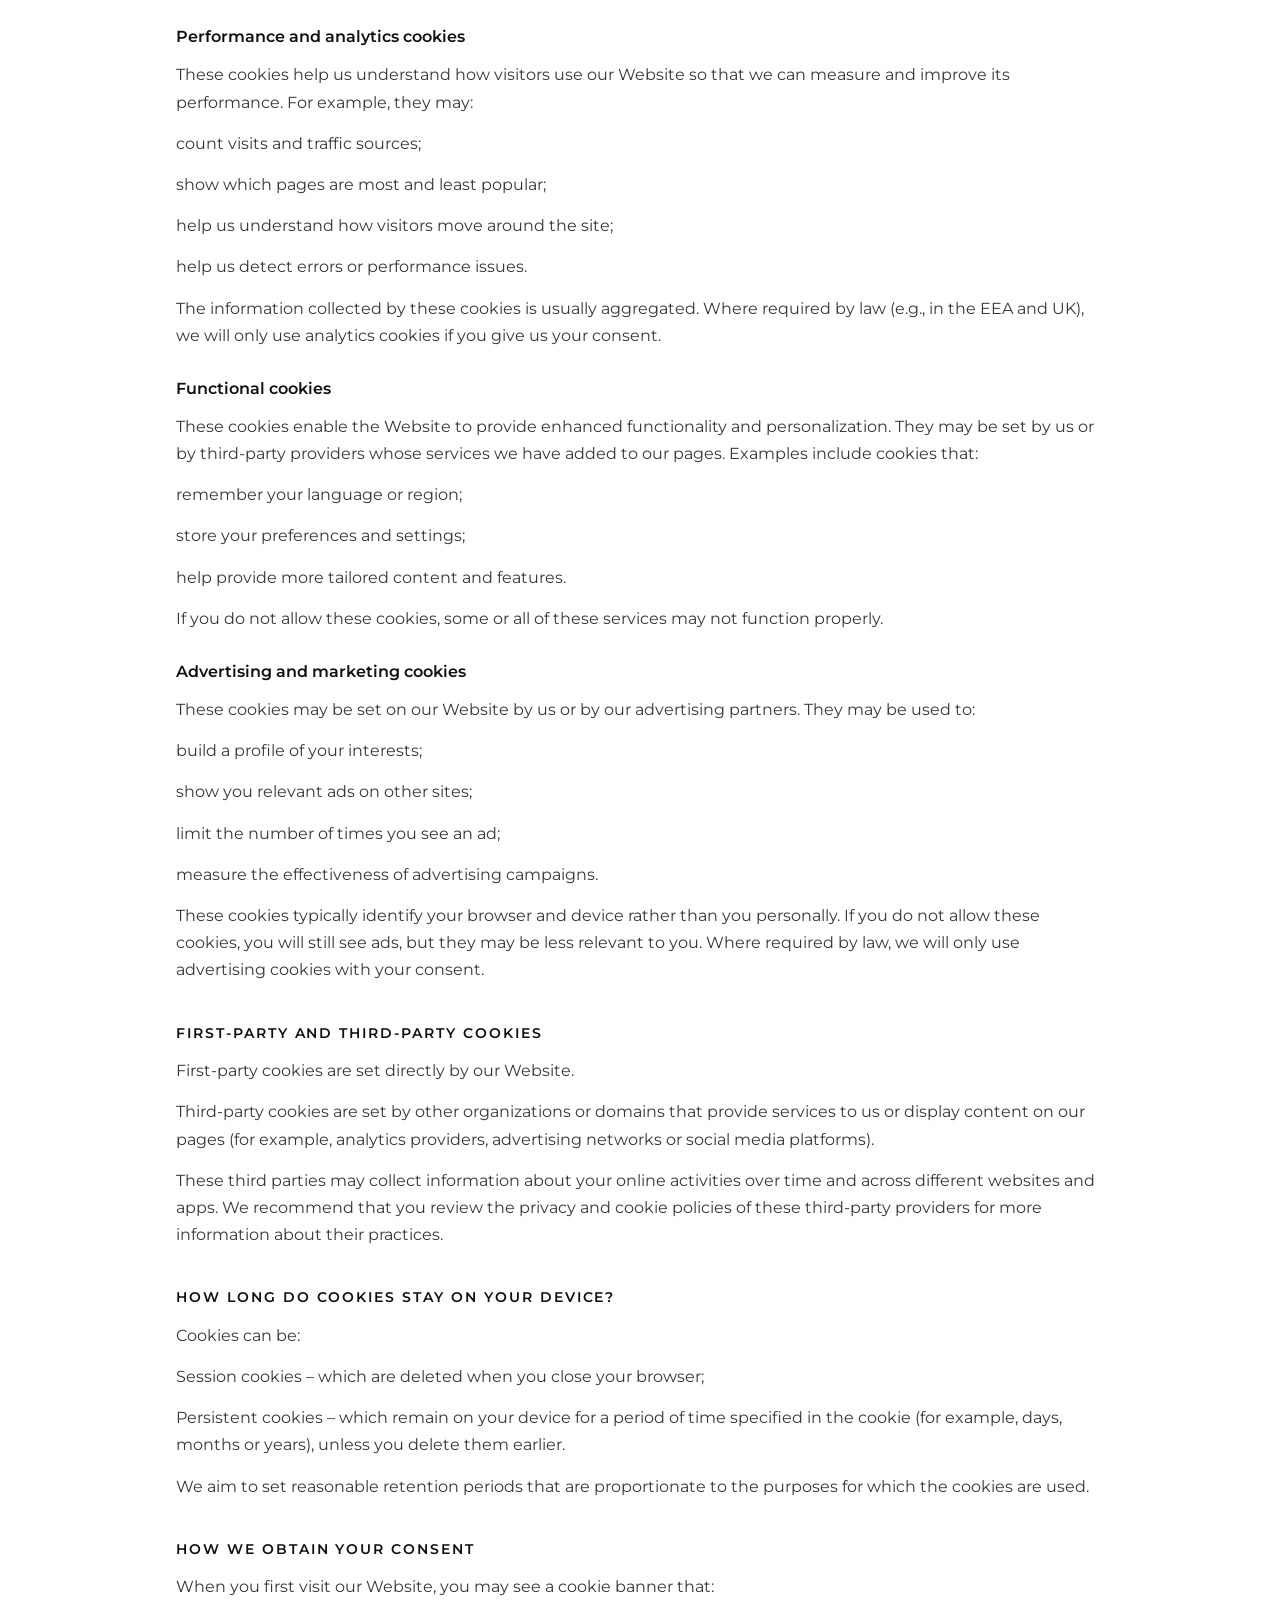
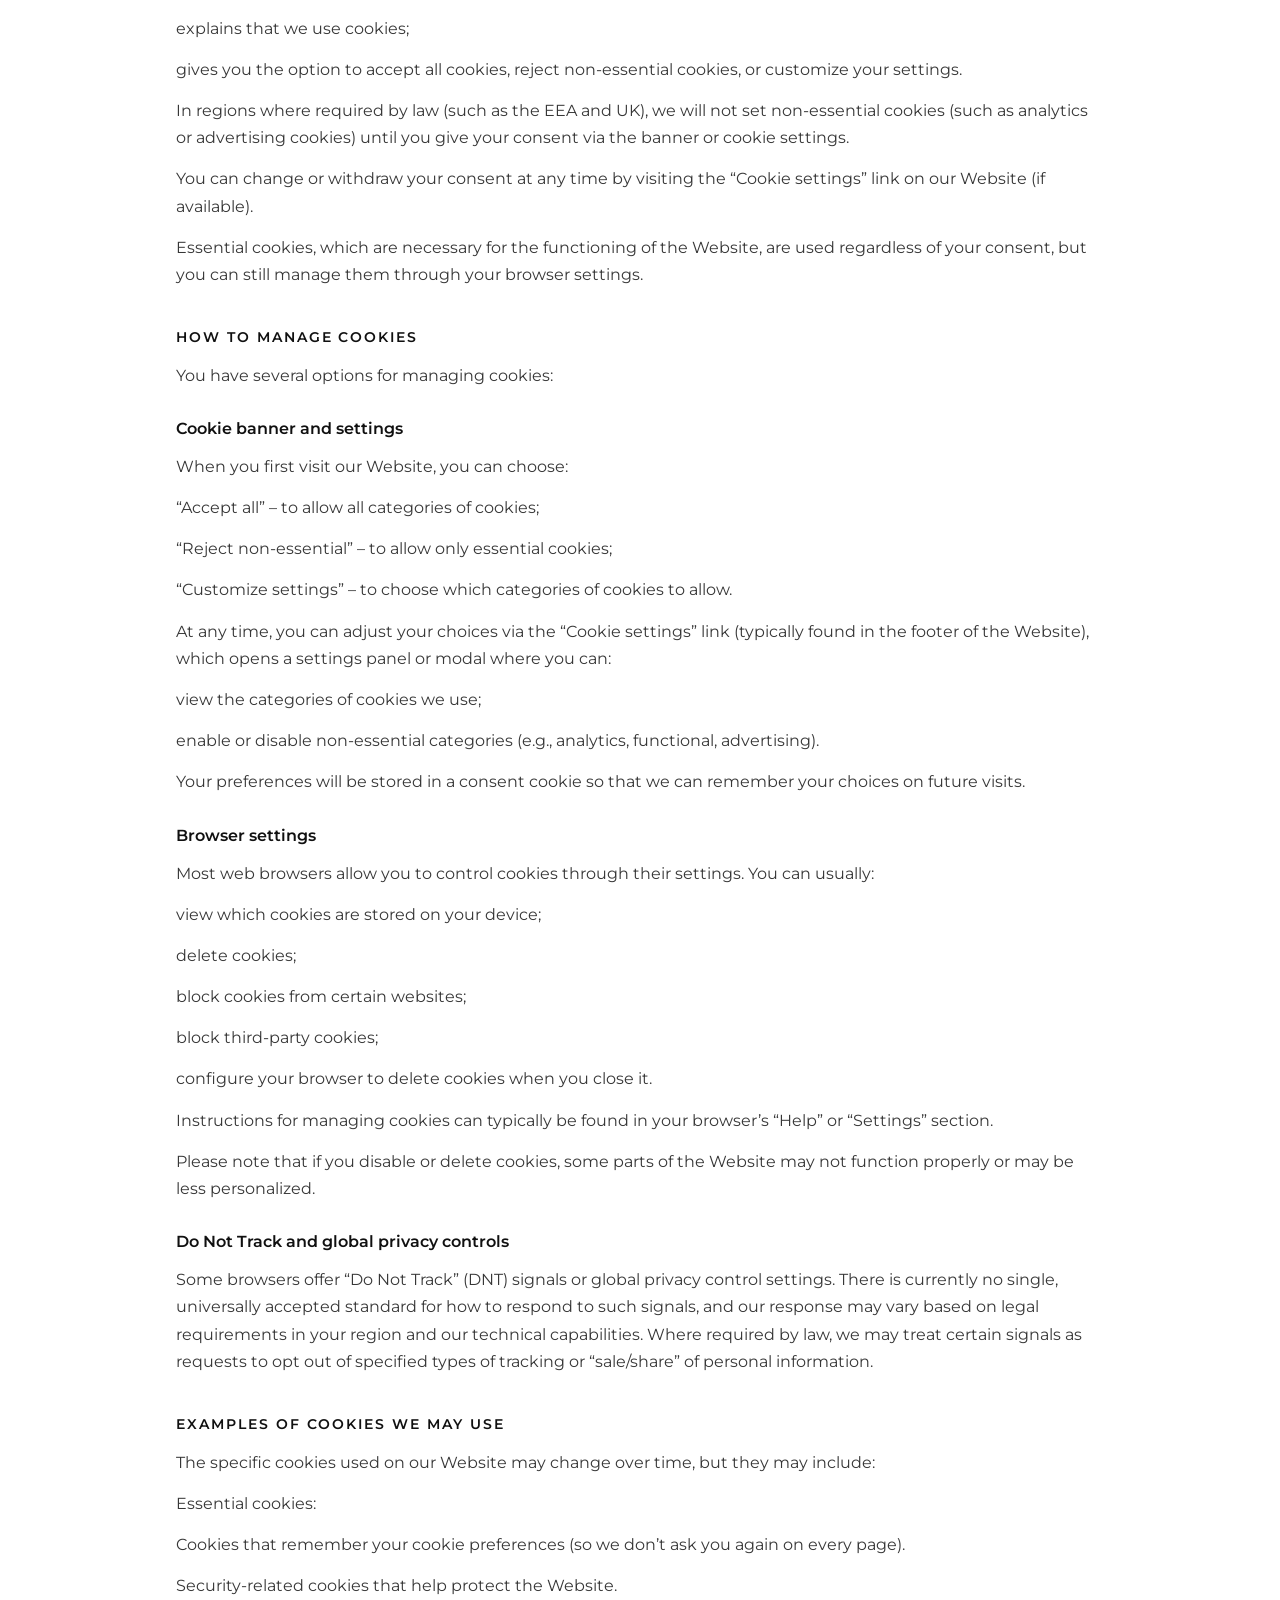
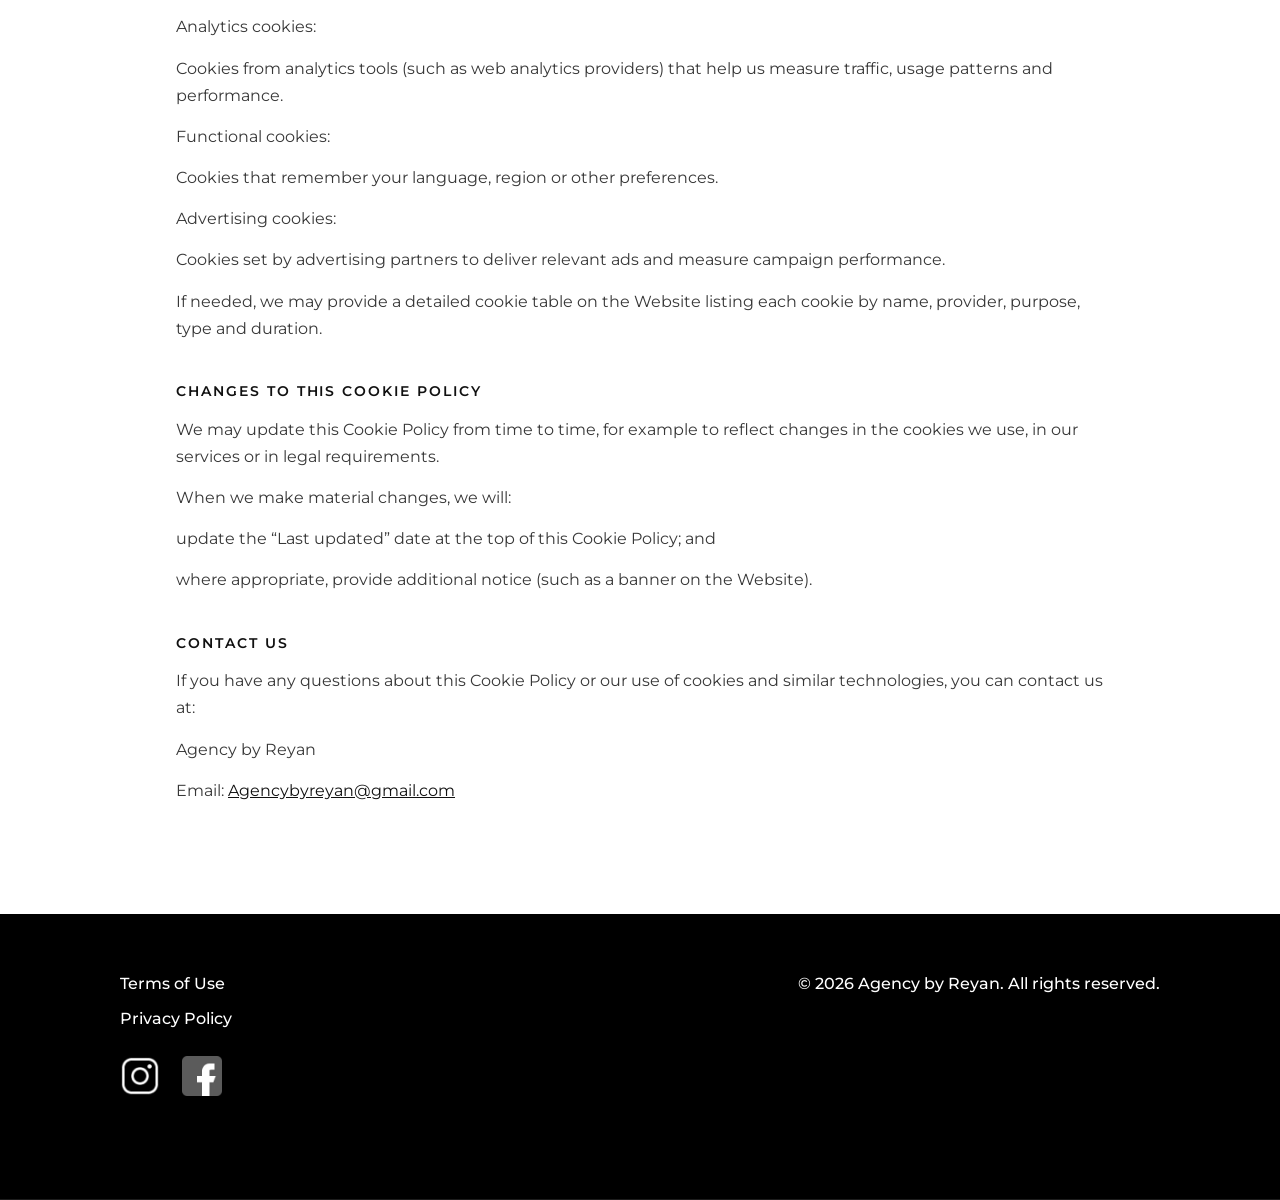
==== commit 42711314: "edits" ====
--- a/privacy.html
+++ b/privacy.html
@@ -30,65 +30,284 @@
     </header>
 
     <main class="legal-main">
-      <p class="legal-kicker">Agency by Reyan</p>
+      <p class="legal-kicker">Agency by Reyan LLC</p>
       <h1 class="legal-title">Privacy Policy</h1>
-      <p class="legal-intro">This is standard placeholder privacy language for now. It explains in plain terms what information a website like this may collect and how that information may be used until final legal copy is approved.</p>
-      <p class="legal-meta">Effective date: July 15, 2026</p>
+      <p class="legal-intro">Agency by Reyan LLC is committed to protecting your privacy and developing technology that gives you a powerful and safe online experience.</p>
+      <p class="legal-meta">Last updated: July 6, 2026</p>
       <div class="legal-divider"></div>
-
       <div class="legal-sections">
-        <section class="legal-section">
-          <h2>Information we may collect</h2>
+        <section class="legal-section legal-policy-document">
           <div class="legal-copy">
-            <p>We may collect information you choose to provide, such as your name, email address, company name, or inquiry details if you contact us. We may also receive limited technical information such as browser type, device type, pages viewed, and approximate location data through standard website analytics tools.</p>
-          </div>
-        </section>
-
-        <section class="legal-section">
-          <h2>How information may be used</h2>
-          <div class="legal-copy">
-            <p>Information may be used to respond to inquiries, improve the website, understand audience interest, maintain site security, and support normal business communication. We do not sell personal information as part of this placeholder policy.</p>
-          </div>
-        </section>
-
-        <section class="legal-section">
-          <h2>Cookies and analytics</h2>
-          <div class="legal-copy">
-            <p>This website may use cookies or similar technologies to support performance, analytics, and user experience. Depending on the final site setup, analytics providers may place their own cookies subject to their own policies.</p>
-          </div>
-        </section>
-
-        <section class="legal-section">
-          <h2>Sharing of information</h2>
-          <div class="legal-copy">
-            <p>We may share information with trusted service providers who help operate the website or support communications, provided they are expected to handle information appropriately and only for legitimate business purposes. We may also disclose information when required by law.</p>
-          </div>
-        </section>
-
-        <section class="legal-section">
-          <h2>Data retention</h2>
-          <div class="legal-copy">
-            <p>We may retain information for as long as reasonably necessary to respond to inquiries, maintain records, comply with legal obligations, resolve disputes, or enforce our terms.</p>
-          </div>
-        </section>
-
-        <section class="legal-section">
-          <h2>Your choices</h2>
-          <div class="legal-copy">
-            <p>You may contact us to request updates or deletion of information you have provided, subject to applicable legal and operational requirements. You may also manage cookies through your browser settings.</p>
-          </div>
-        </section>
-
-        <section class="legal-section">
-          <h2>Contact</h2>
-          <div class="legal-copy">
-            <p>If you have questions about this privacy policy, please contact Agency by Reyan through the contact details made available on the main website.</p>
-          </div>
-        </section>
-      </div>
-
-      <div class="legal-note">
-        <p>This page uses standard placeholder language and should be reviewed and finalized by legal counsel before publication as a final privacy policy.</p>
+              <p>Agency by Reyan LLC  is committed to protecting your privacy and developing technology that gives you the most powerful and safe online experience. This Statement of Privacy applies to the website: <a href="https://agencybyreyan.com">https://agencybyreyan.com</a> (hereinafter - the Site), and governs data collection and usage. By using the Site, you consent to the data practices described in this Statement.</p>
+              <p>This Privacy Policy explains how Agency by Reyan LLC  (“Agency”, “we”, “us” or “our”) collects, uses, discloses and protects personal information when you interact with us.</p>
+              <p>We are a marketing agency operating primarily in the United States and providing services to clients globally, including within the European Economic Area (EEA), the United Kingdom (UK) and other regions.</p>
+              <p>By using our website or services, you acknowledge that you have read this Privacy Policy. If you do not agree with it, please do not use our website or services.</p>
+              <h2>Who we are and how to contact us</h2>
+              <p>Agency by Reyan LLC</p>
+              <p>Email: <a href="mailto:Agencybyreyan@gmail.com">Agencybyreyan@gmail.com</a></p>
+              <p>If you have any questions or concerns about this Privacy Policy or our data practices, you can contact us by email at <a href="mailto:Agencybyreyan@gmail.com">Agencybyreyan@gmail.com</a></p>
+              <p>For individuals in the EEA, UK or Switzerland  Agency is the “data controller” for the processing of your personal information under this Privacy Policy.</p>
+              <h2>Scope of this Privacy Policy</h2>
+              <p>This Privacy Policy applies to personal information we collect when you:</p>
+              <p>visit, use or interact with our website located at <a href="https://agencybyreyan.com">https://agencybyreyan.com</a> and any other websites that link to this Policy (collectively, the “Website”);</p>
+              <p>contact us via email, contact forms, social media or other channels;</p>
+              <p>subscribe to our newsletters or other marketing communications;</p>
+              <p>engage us as a client, partner, vendor or contractor;</p>
+              <p>participate in our surveys, events, webinars or promotions.</p>
+              <p>This Privacy Policy does not apply to personal information we process solely on behalf of our clients as their processor(for example, when we manage clients’ marketing campaigns using their contact lists or advertising accounts). In those cases, our use of personal information is governed by our agreements with the relevant client, who is responsible for providing appropriate privacy notices to their own customers, subscribers or users.</p>
+              <h2>Personal information we collect</h2>
+              <p>The personal information we collect depends on how you interact with us. We may collect the following categories of information:</p>
+              <h3>Information you provide directly</h3>
+              <p>When you interact with us, you may provide:</p>
+              <p>Contact details – name, email address, phone number, job title, company name, country/region.</p>
+              <p>Business information – information about your company, your role, your marketing needs and the services you are interested in.</p>
+              <p>Communication content – the content of your messages, emails, requests, feedback, survey responses or other communications you send to us.</p>
+              <p>Client and billing details – for clients and vendors, we may collect billing address, tax identification numbers, and payment-related information. We typically use third-party payment processors and do not store full payment card numbers on our systems.</p>
+              <p>Recruitment information – if you apply to work with or for us (as an employee, contractor or partner), we may collect your CV/resume, portfolio, cover letter, professional history and other information you choose to share in the application process.</p>
+              <h3>Information collected automatically</h3>
+              <p>When you visit or use our Website, we may automatically collect certain information about your device and usage, such as:</p>
+              <p>Device and technical information – IP address, browser type and version, operating system, device type, language settings, approximate location (derived from IP).</p>
+              <p>Usage data – pages you visit, links you click, time and date of your visits, time spent on pages, referring URLs and other interaction information.</p>
+              <p>Cookie and tracking data – information collected through cookies, pixels, tags, local storage and similar technologies. For more details, see Section 5 (Cookies and similar technologies) and our Cookie Policy.</p>
+              <h3>Information from third parties</h3>
+              <p>We may receive personal information about you from third-party sources, such as:</p>
+              <p>Clients and partners – if you are a contact person, team member or representative of a client, partner or vendor we work with.</p>
+              <p>Marketing and analytics providers – who help us understand engagement with our Website and campaigns.</p>
+              <p>Social media platforms – when you interact with our pages or profiles on platforms such as LinkedIn, Facebook, Instagram or others, subject to their own privacy policies.</p>
+              <p>Publicly available sources – such as business websites, professional social networks or public databases, where permitted by law.</p>
+              <p>We only process personal information that is relevant and necessary for the purposes described in this Privacy Policy.</p>
+              <h2>How we use your personal information</h2>
+              <p>We use personal information for the following purposes. Where we are required to have a legal basis (e.g., under GDPR in the EEA/UK), the applicable bases are indicated.</p>
+              <p>To provide and operate our services</p>
+              <p>Managing client projects, campaigns and deliverables;</p>
+              <p>Communicating with clients, partners and vendors;</p>
+              <p>Performing our contractual obligations and enforcing our rights.</p>
+              <p>Legal bases (EEA/UK): performance of a contract; legitimate interests in operating our business.</p>
+              <p>To respond to inquiries and provide support</p>
+              <p>Responding to your questions, requests and support needs;</p>
+              <p>Providing information about our services when you request it.</p>
+              <p>Legal bases: performance of a contract or pre-contractual steps; legitimate interests in responding to communications.</p>
+              <p>To send marketing and promotional communications</p>
+              <p>Sending newsletters, updates, invitations, case studies and other marketing communications;</p>
+              <p>Personalizing marketing content where permitted by law.</p>
+              <p>Legal bases: your consent (where required, e.g., for email marketing in certain jurisdictions); our legitimate interests in promoting our services (where consent is not legally required).</p>
+              <p>You can opt out of marketing communications at any time by using the “unsubscribe” link in our emails or by contacting us..</p>
+              <p>To improve and develop our Website and services</p>
+              <p>Analysing usage and performance of our Website;</p>
+              <p>Developing, testing and improving our services, content and user experience.</p>
+              <p>Legal bases: legitimate interests in improving our Website and services; your consent for non-essential cookies/analytics where required by law.</p>
+              <p>To manage our business relationships</p>
+              <p>Managing relationships with clients, partners, vendors and contractors;</p>
+              <p>Conducting due diligence and business administration.</p>
+              <p>Legal bases: performance of a contract; legitimate interests in managing and growing our business.</p>
+              <p>To comply with legal obligations</p>
+              <p>Maintaining tax, accounting and business records;</p>
+              <p>Responding to lawful requests from courts, regulators or law enforcement.</p>
+              <p>Legal bases: compliance with legal obligations; legitimate interests in cooperating with authorities.</p>
+              <p>To protect our rights, security and prevent misuse</p>
+              <p>Detecting, investigating and preventing fraud, abuse, security incidents and other harmful activity;</p>
+              <p>Protecting our rights, property and safety, and the rights, property and safety of others.</p>
+              <p>Legal bases: legitimate interests in protecting our business and users; in some cases, legal obligations.</p>
+              <p>We do not use your personal information to make decisions based solely on automated processing, including profiling, that produce legal or similarly significant effects on you.</p>
+              <h2>Cookies and similar technologies</h2>
+              <p>We use cookies and similar technologies on our Website to:</p>
+              <p>enable the basic operation and security of the site;</p>
+              <p>remember your preferences;</p>
+              <p>analyse how our Website is used;</p>
+              <p>(where implemented) support advertising and marketing campaigns.</p>
+              <h3>Consent where required</h3>
+              <p>In regions where it is required by law (for example, in the EEA and UK), we obtain your consent before using non-essential cookies (such as analytics or advertising cookies). You may provide your consent through our cookie banner and settings when you first visit the Website and can change or withdraw your consent at any time.</p>
+              <p>Strictly necessary cookies, which are required for the functioning of the site, may be used without your consent but are still subject to this Privacy Policy and, where available, our Cookie Policy.</p>
+              <h3>Managing cookies</h3>
+              <p>You can:</p>
+              <p>manage your cookie preferences using our Website’s cookie banner or “Cookie settings” link (if available); and/or</p>
+              <p>adjust your browser settings to block or delete cookies.</p>
+              <p>Please note that if you disable certain cookies, some parts of the Website may not function properly.</p>
+              <p>For more information about the cookies we use, please refer to our Cookie Policy.</p>
+              <h2>How we share personal information</h2>
+              <p>We do not sell personal information in the common, everyday sense of the word. We may share personal information with the following categories of recipients:</p>
+              <p>Service providers (processors)</p>
+              <p>We use trusted third parties to help us operate our business and Website, for example:</p>
+              <p>hosting and cloud infrastructure providers;</p>
+              <p>analytics and performance monitoring services;</p>
+              <p>email and marketing automation platforms;</p>
+              <p>payment processors and accounting systems;</p>
+              <p>IT support, security and professional advisors (legal, financial, etc.).</p>
+              <p>These providers process personal information on our behalf and only in accordance with our instructions, under appropriate confidentiality and data protection obligations.</p>
+              <p>Clients, partners and vendors</p>
+              <p>When necessary for a project, we may share limited personal information with clients, partners or vendors (for example, contact details of relevant team members) in order to coordinate work and provide services.</p>
+              <p>Legal and regulatory authorities</p>
+              <p>We may disclose personal information where we believe it is necessary to:</p>
+              <p>comply with applicable laws, regulations or legal processes;</p>
+              <p>respond to valid requests from law enforcement or other public authorities;</p>
+              <p>protect the rights, property or safety of Agency, our clients or others.</p>
+              <p>Business transfers</p>
+              <p>In the event of a merger, acquisition, reorganization, sale of assets or other business transaction, your personal information may be transferred to a successor or affiliate as part of the transaction, where permitted by law. We will take appropriate steps to ensure that your rights remain protected.</p>
+              <p>We do not share your personal information with third parties for their own independent marketing purposes without your consent or another lawful basis.</p>
+              <h2>International data transfers</h2>
+              <p>Because we operate globally, your personal information may be transferred to and processed in countries other than the one in which you are located. These countries may have different data protection laws than your own.</p>
+              <p>If you are located in the EEA, UK or Switzerland and your personal information is transferred outside of those regions, we will ensure that appropriate safeguards are in place, such as:</p>
+              <p>Standard Contractual Clauses approved by the European Commission or UK authorities; and/or</p>
+              <p>other lawful transfer mechanisms as permitted by applicable data protection laws.</p>
+              <p>You can contact us at <a href="mailto:Agencybyreyan@gmail.com">Agencybyreyan@gmail.com</a> for more information about the safeguards we use for international transfers.</p>
+              <h2>Data retention</h2>
+              <p>We retain personal information only for as long as necessary to fulfil the purposes described in this Privacy Policy, unless a longer retention period is required or permitted by law (for example, for tax, accounting or legal reasons).</p>
+              <p>When determining appropriate retention periods, we take into account:</p>
+              <p>the type of personal information and sensitivity;</p>
+              <p>the purposes for which we process it and whether we can achieve those purposes through other means;</p>
+              <p>applicable legal, regulatory, tax or accounting requirements;</p>
+              <p>the potential risks arising from unauthorized use or disclosure.</p>
+              <p>When the personal information is no longer needed for the purposes for which it was collected, we will either delete it, anonymize it, or, if this is not possible (for example, in backup archives), securely store it and isolate it from further processing until deletion is possible.</p>
+              <h2>Security of your personal information</h2>
+              <p>We implement appropriate technical and organizational measures designed to protect personal information against accidental or unlawful destruction, loss, alteration, unauthorized disclosure or access.</p>
+              <p>These measures may include, for example:</p>
+              <p>access controls and role-based permissions;</p>
+              <p>secure storage and backup procedures;</p>
+              <p>encryption of personal data in transit (such as TLS/SSL);</p>
+              <p>monitoring and review of our technical infrastructure and vendors.</p>
+              <p>However, no method of transmission over the internet or electronic storage is completely secure. While we strive to protect your personal information, we cannot guarantee absolute security. If you believe that your interaction with us is no longer secure, please contact us immediately at <a href="mailto:Agencybyreyan@gmail.com">Agencybyreyan@gmail.com</a>.</p>
+              <h2>Your privacy rights (EEA, UK and Switzerland)</h2>
+              <p>If you are located in the EEA, UK or Switzerland, you may have the following rights under applicable data protection laws, subject to certain conditions and exceptions:</p>
+              <p>Right of access – the right to obtain confirmation as to whether we process your personal information and, if so, to receive a copy.</p>
+              <p>Right to rectification – the right to request that we correct inaccurate or incomplete personal information.</p>
+              <p>Right to erasure – the right to request deletion of your personal information in certain circumstances (for example, when it is no longer necessary for the purposes for which it was collected).</p>
+              <p>Right to restriction of processing – the right to request that we restrict the processing of your personal information in certain circumstances.</p>
+              <p>Right to object – the right to object to our processing of your personal information based on legitimate interests, including profiling; and the right to object at any time to processing for direct marketing.</p>
+              <p>Right to data portability – the right to receive personal information you provided to us in a structured, commonly used and machine-readable format and to transmit it to another controller, where technically feasible.</p>
+              <p>Right to withdraw consent – where processing is based on your consent, you have the right to withdraw that consent at any time. This will not affect the lawfulness of processing before withdrawal.</p>
+              <p>To exercise these rights, please contact us at <a href="mailto:Agencybyreyan@gmail.com">Agencybyreyan@gmail.com</a>.  We may need to verify your identity before responding.</p>
+              <p>You also have the right to lodge a complaint with your local data protection authority if you believe that our processing of your personal information violates applicable law. We would appreciate the opportunity to address your concerns before you approach a supervisory authority, so we encourage you to contact us first.</p>
+              <h2>Your privacy rights – California residents (CCPA/CPRA)</h2>
+              <p>If you are a resident of California, you may have the following rights under the California Consumer Privacy Act (CCPA), as amended by the California Privacy Rights Act (CPRA), subject to certain limitations:</p>
+              <p>Right to know – the right to request that we disclose the categories and specific pieces of personal information we have collected about you, the categories of sources, the business or commercial purposes for collection, and the categories of third parties with whom we share personal information.</p>
+              <p>Right to delete – the right to request deletion of personal information we have collected from you, subject to certain exceptions (for example, when required for security, legal or compliance purposes).</p>
+              <p>Right to correct – the right to request correction of inaccurate personal information we hold about you.</p>
+              <p>Right to opt out of sale or sharing – if we “sell” or “share” personal information as defined by CCPA/CPRA (for example, certain types of cross-context behavioral advertising), you have the right to direct us not to sell or share your personal information. If applicable, we will provide a “Do Not Sell or Share My Personal Information” link on our Website.</p>
+              <p>Right to limit the use and disclosure of sensitive personal information – if we collect sensitive personal information (as defined by CCPA/CPRA), you may have the right to limit its use and disclosure to specific purposes allowed by law.</p>
+              <p>Right to non-discrimination – you have the right not to be discriminated against for exercising any of your CCPA/CPRA rights.</p>
+              <p>To exercise your CCPA/CPRA rights, you can contact us at <a href="mailto:Agencybyreyan@gmail.com">Agencybyreyan@gmail.com</a> and indicate that you are a California resident making a CCPA/CPRA request. We may need to verify your identity (and, where relevant, the authority of your authorized agent).</p>
+              <p>We do not knowingly sell or share the personal information of consumers under 16 years of age.</p>
+              <h2>Children’s privacy</h2>
+              <p>Our Website and services are not intended for children under the age of 16, and we do not knowingly collect personal information from children under 16. If we become aware that we have collected personal information from a child under 16 without appropriate consent, we will take reasonable steps to delete such information as soon as practicable.</p>
+              <h2>Third-party links and services</h2>
+              <p>Our Website may contain links to third-party websites, plug-ins or services that are not operated or controlled by us. When you click on such links, you may be redirected to third-party sites that have their own privacy policies. We are not responsible for the privacy practices of third parties, and we encourage you to review their policies before providing any personal information.</p>
+              <h2>“Do Not Track” signals and similar mechanisms</h2>
+              <p>Some browsers transmit “Do Not Track” (DNT) signals or allow you to configure global privacy controls. There is currently no universally accepted standard for how to respond to such signals. Our response may vary based on applicable legal requirements and technical capabilities. Where required by law, we may treat certain signals as requests to opt out of specified types of tracking or “sale/share” of personal information.</p>
+              <h2>Changes to this Privacy Policy</h2>
+              <p>We may update this Privacy Policy from time to time, for example to reflect changes in our services, legal requirements or business practices.</p>
+              <p>When we make material changes, we will:</p>
+              <p>update the “Last updated” date at the top of this Privacy Policy; and</p>
+              <p>where appropriate, provide additional notice (such as a prominent notice on our Website or an email notification).</p>
+              <p>Your continued use of our Website or services after the effective date of the updated Privacy Policy constitutes your acknowledgment of the changes. If you do not agree with the updated Privacy Policy, you should stop using our Website and services.</p>
+              <h2>Contact us</h2>
+              <p>If you have any questions, comments or requests regarding this Privacy Policy or our privacy practices, you can contact us at:</p>
+              <p>Agency by Reyan</p>
+              <p>Email: <a href="mailto:Agencybyreyan@gmail.com">Agencybyreyan@gmail.com</a></p>
+            </div>
+          </section>
+          <section class="legal-section legal-policy-document legal-cookie-policy">
+            <h2>Cookie Policy</h2>
+            <div class="legal-copy">
+              <p class="legal-meta">Last updated: 06 July 2026</p>
+              <p>This Cookie Policy explains how Agency by Reyan (“Agency”, “we”, “us” or “our”) uses cookies and similar technologies on our website <a href="https://agencybyreyan.com">https://agencybyreyan.com</a> (the “Website”). It should be read together with our Privacy Policy, which explains how we collect, use and protect personal information.</p>
+              <h2>What are cookies?</h2>
+              <p>Cookies are small text files that are stored on your device (such as your computer, tablet or mobile phone) when you visit a website. They are widely used to make websites work, improve user experience and provide information to website owners.</p>
+              <p>Similar technologies – such as pixels, tags, local storage and scripts – can perform similar functions. In this Cookie Policy, we refer to all of these technologies collectively as “cookies”.</p>
+              <h2>Who is responsible for cookies on this Website?</h2>
+              <p>This Cookie Policy applies to the Website operated by Agency by Reyan.</p>
+              <p>If you have any questions about our use of cookies, you can contact us at:</p>
+              <p>Email: <a href="mailto:Agencybyreyan@gmail.com">Agencybyreyan@gmail.com</a></p>
+              <p>For information about how we process personal information more generally, please see our Privacy Policy.</p>
+              <h2>Types of cookies we use and purposes</h2>
+              <p>We use both first-party cookies (set by us) and third-party cookies (set by other domains) for the following purposes:</p>
+              <h3>Essential cookies</h3>
+              <p>These cookies are necessary for the basic functioning of our Website and cannot be switched off in our systems. They are usually set only in response to actions you take, such as:</p>
+              <p>navigating between pages;</p>
+              <p>setting your privacy preferences;</p>
+              <p>logging in or filling in forms;</p>
+              <p>maintaining the security and stability of the Website.</p>
+              <p>You can set your browser to block these cookies or alert you about them, but some parts of the Website may not work properly if you do so.</p>
+              <h3>Performance and analytics cookies</h3>
+              <p>These cookies help us understand how visitors use our Website so that we can measure and improve its performance. For example, they may:</p>
+              <p>count visits and traffic sources;</p>
+              <p>show which pages are most and least popular;</p>
+              <p>help us understand how visitors move around the site;</p>
+              <p>help us detect errors or performance issues.</p>
+              <p>The information collected by these cookies is usually aggregated. Where required by law (e.g., in the EEA and UK), we will only use analytics cookies if you give us your consent.</p>
+              <h3>Functional cookies</h3>
+              <p>These cookies enable the Website to provide enhanced functionality and personalization. They may be set by us or by third-party providers whose services we have added to our pages. Examples include cookies that:</p>
+              <p>remember your language or region;</p>
+              <p>store your preferences and settings;</p>
+              <p>help provide more tailored content and features.</p>
+              <p>If you do not allow these cookies, some or all of these services may not function properly.</p>
+              <h3>Advertising and marketing cookies</h3>
+              <p>These cookies may be set on our Website by us or by our advertising partners. They may be used to:</p>
+              <p>build a profile of your interests;</p>
+              <p>show you relevant ads on other sites;</p>
+              <p>limit the number of times you see an ad;</p>
+              <p>measure the effectiveness of advertising campaigns.</p>
+              <p>These cookies typically identify your browser and device rather than you personally. If you do not allow these cookies, you will still see ads, but they may be less relevant to you. Where required by law, we will only use advertising cookies with your consent.</p>
+              <h2>First-party and third-party cookies</h2>
+              <p>First-party cookies are set directly by our Website.</p>
+              <p>Third-party cookies are set by other organizations or domains that provide services to us or display content on our pages (for example, analytics providers, advertising networks or social media platforms).</p>
+              <p>These third parties may collect information about your online activities over time and across different websites and apps. We recommend that you review the privacy and cookie policies of these third-party providers for more information about their practices.</p>
+              <h2>How long do cookies stay on your device?</h2>
+              <p>Cookies can be:</p>
+              <p>Session cookies – which are deleted when you close your browser;</p>
+              <p>Persistent cookies – which remain on your device for a period of time specified in the cookie (for example, days, months or years), unless you delete them earlier.</p>
+              <p>We aim to set reasonable retention periods that are proportionate to the purposes for which the cookies are used.</p>
+              <h2>How we obtain your consent</h2>
+              <p>When you first visit our Website, you may see a cookie banner that:</p>
+              <p>explains that we use cookies;</p>
+              <p>gives you the option to accept all cookies, reject non-essential cookies, or customize your settings.</p>
+              <p>In regions where required by law (such as the EEA and UK), we will not set non-essential cookies (such as analytics or advertising cookies) until you give your consent via the banner or cookie settings.</p>
+              <p>You can change or withdraw your consent at any time by visiting the “Cookie settings” link on our Website (if available).</p>
+              <p>Essential cookies, which are necessary for the functioning of the Website, are used regardless of your consent, but you can still manage them through your browser settings.</p>
+              <h2>How to manage cookies</h2>
+              <p>You have several options for managing cookies:</p>
+              <h3>Cookie banner and settings</h3>
+              <p>When you first visit our Website, you can choose:</p>
+              <p>“Accept all” – to allow all categories of cookies;</p>
+              <p>“Reject non-essential” – to allow only essential cookies;</p>
+              <p>“Customize settings” – to choose which categories of cookies to allow.</p>
+              <p>At any time, you can adjust your choices via the “Cookie settings” link (typically found in the footer of the Website), which opens a settings panel or modal where you can:</p>
+              <p>view the categories of cookies we use;</p>
+              <p>enable or disable non-essential categories (e.g., analytics, functional, advertising).</p>
+              <p>Your preferences will be stored in a consent cookie so that we can remember your choices on future visits.</p>
+              <h3>Browser settings</h3>
+              <p>Most web browsers allow you to control cookies through their settings. You can usually:</p>
+              <p>view which cookies are stored on your device;</p>
+              <p>delete cookies;</p>
+              <p>block cookies from certain websites;</p>
+              <p>block third-party cookies;</p>
+              <p>configure your browser to delete cookies when you close it.</p>
+              <p>Instructions for managing cookies can typically be found in your browser’s “Help” or “Settings” section.</p>
+              <p>Please note that if you disable or delete cookies, some parts of the Website may not function properly or may be less personalized.</p>
+              <h3>Do Not Track and global privacy controls</h3>
+              <p>Some browsers offer “Do Not Track” (DNT) signals or global privacy control settings. There is currently no single, universally accepted standard for how to respond to such signals, and our response may vary based on legal requirements in your region and our technical capabilities. Where required by law, we may treat certain signals as requests to opt out of specified types of tracking or “sale/share” of personal information.</p>
+              <h2>Examples of cookies we may use</h2>
+              <p>The specific cookies used on our Website may change over time, but they may include:</p>
+              <p>Essential cookies:</p>
+              <p>Cookies that remember your cookie preferences (so we don’t ask you again on every page).</p>
+              <p>Security-related cookies that help protect the Website.</p>
+              <p>Analytics cookies:</p>
+              <p>Cookies from analytics tools (such as web analytics providers) that help us measure traffic, usage patterns and performance.</p>
+              <p>Functional cookies:</p>
+              <p>Cookies that remember your language, region or other preferences.</p>
+              <p>Advertising cookies:</p>
+              <p>Cookies set by advertising partners to deliver relevant ads and measure campaign performance.</p>
+              <p>If needed, we may provide a detailed cookie table on the Website listing each cookie by name, provider, purpose, type and duration.</p>
+              <h2>Changes to this Cookie Policy</h2>
+              <p>We may update this Cookie Policy from time to time, for example to reflect changes in the cookies we use, in our services or in legal requirements.</p>
+              <p>When we make material changes, we will:</p>
+              <p>update the “Last updated” date at the top of this Cookie Policy; and</p>
+              <p>where appropriate, provide additional notice (such as a banner on the Website).</p>
+              <h2>Contact us</h2>
+              <p>If you have any questions about this Cookie Policy or our use of cookies and similar technologies, you can contact us at:</p>
+              <p>Agency by Reyan</p>
+              <p>Email: <a href="mailto:Agencybyreyan@gmail.com">Agencybyreyan@gmail.com</a></p>
+            </div>
+          </section>
       </div>
     </main>
 
@@ -107,4 +326,4 @@
     </footer>
   </div>
 </body>
-</html>+</html>
--- a/styles.css
+++ b/styles.css
@@ -3,7 +3,7 @@
   --white: #ffffff;
   --muted: #373737;
   --soft: #d4d4d4;
-  --display-font: "Bodoni Moda", "Cormorant Garamond", serif;
+  --display-font: "Cormorant Garamond", "Bodoni Moda", serif;
 }
 
 * {
@@ -45,7 +45,7 @@
   position: relative;
   height: min(711px, 50.8vw);
   min-height: 560px;
-  padding: 32px 56px;
+  padding: 40px;
   overflow: hidden;
 }
 
@@ -55,6 +55,8 @@
   justify-content: space-between;
   position: relative;
   z-index: 3;
+  width: min(100%, 1320px);
+  margin: 0 auto;
 }
 
 .logo-wordmark {
@@ -66,6 +68,10 @@
 .hero-nav nav {
   display: flex;
   gap: 60px;
+}
+
+.menu-toggle {
+  display: none;
 }
 
 .hero-nav a {
@@ -79,7 +85,7 @@
 
 .hero-media {
   position: absolute;
-  left: 0;
+  left: max(0px, calc((100vw - 1512px) / 2));
   top: 105px;
   width: 833px;
   height: 606px;
@@ -87,6 +93,7 @@
 }
 
 .hero-media img {
+  display: block;
   width: 100%;
   height: 100%;
   object-fit: cover;
@@ -112,7 +119,9 @@
 
 .hero-mark {
   width: 197.517px;
-  height: 188.002px;
+  height: auto;
+  aspect-ratio: 197.517 / 188.002;
+  object-fit: contain;
   display: block;
 }
 
@@ -258,10 +267,12 @@
   position: relative;
   min-height: 829px;
   padding: 90px 120px 0;
+  padding-left: max(120px, calc(50% - 700px + 120px));
 }
 
 .about .title-block {
   top: 100px;
+  left: max(120px, calc(50% - 700px + 120px));
 }
 
 .about-grid {
@@ -275,7 +286,7 @@
 
 .about-grid img {
   position: absolute;
-  right: 0;
+  right: max(0px, calc((100vw - 1512px) / 2));
   top: 0;
   width: 761px;
   height: 829px;
@@ -506,8 +517,8 @@
 
 .services {
   position: relative;
-  min-height: 2088px;
-  padding: 90px 120px 90px;
+  min-height: 2396px;
+  padding: 90px 120px 175px;
 }
 
 .services .title-block {
@@ -515,8 +526,9 @@
 }
 
 .service {
-  min-height: 258px;
-  padding: 68px 54px 0;
+  position: relative;
+  min-height: 300px;
+  padding: 54px 54px 0;
   background-image: var(--bg);
   background-size: cover;
   background-position: left top;
@@ -541,11 +553,37 @@
 
 .service p {
   max-width: 563px;
-  margin: 20px 0 0;
+  margin: 17px 0 0;
   color: #fff;
   font-size: 16px;
   line-height: 1.2;
   font-weight: 300;
+}
+
+.service-link {
+  position: absolute;
+  left: 54px;
+  bottom: 54px;
+  display: inline-flex;
+  align-items: center;
+  justify-content: center;
+  min-width: 143px;
+  height: 29px;
+  margin-top: 0;
+  padding: 8px 16px;
+  background: linear-gradient(100deg, #fff 12%, #e3e3e3 110%);
+  color: #101010;
+  font-size: 10px;
+  font-weight: 300;
+  letter-spacing: 1.9px;
+  line-height: 1;
+  text-decoration: none;
+  text-transform: uppercase;
+}
+
+.service-link:hover,
+.service-link:focus-visible {
+  background: #fff;
 }
 
 .logos220 {
@@ -571,18 +609,18 @@
 .logos220 img:nth-child(2) { left: 357px; top: -18px; width: 232px; height: 232px; }
 .logos220 img:nth-child(3) { left: 718px; top: 77px; width: 352px; height: 44px; }
 .logos220 img:nth-child(4) { left: 1171px; top: 66px; width: 180px; height: 63px; }
-.logos220 img:nth-child(5) { left: 1086px; top: 207px; width: 194px; height: 47px; }
+.logos220 img:nth-child(5) { left: 50px; top: 193px; width: 221px; height: 74px; }
 .logos220 img:nth-child(6) { left: 420px; top: 200px; width: 228px; height: 50px; }
-.logos220 img:nth-child(7) { left: 50px; top: 193px; width: 221px; height: 74px; }
-.logos220 img:nth-child(8) { left: 1073px; top: 310px; width: 143px; height: 118px; }
+.logos220 img:nth-child(7) { left: 793px; top: 144px; width: 144px; height: 153px; }
+.logos220 img:nth-child(8) { left: 1068px; top: 202px; width: 230px; height: 56px; object-fit: cover; }
 .logos220 img:nth-child(9) { left: 50px; top: 345px; width: 194px; height: 47px; }
 .logos220 img:nth-child(10) { left: 357px; top: 336px; width: 189px; height: 65px; }
 .logos220 img:nth-child(11) { left: 659px; top: 304px; width: 301px; height: 130px; }
-.logos220 img:nth-child(12) { left: 793px; top: 144px; width: 144px; height: 153px; }
-.logos220 img:nth-child(13) { left: 1121px; top: 478px; width: 306px; height: 53px; }
+.logos220 img:nth-child(12) { left: 1073px; top: 310px; width: 143px; height: 118px; }
+.logos220 img:nth-child(13) { left: 44px; top: 382px; width: 219px; height: 219px; }
 .logos220 img:nth-child(14) { left: 383px; top: 392px; width: 302px; height: 200px; }
 .logos220 img:nth-child(15) { left: 811px; top: 470px; width: 298px; height: 75px; }
-.logos220 img:nth-child(16) { left: 44px; top: 382px; width: 219px; height: 219px; }
+.logos220 img:nth-child(16) { left: 1121px; top: 478px; width: 306px; height: 53px; }
 
 .style168 {
   position: relative;
@@ -600,6 +638,10 @@
   height: 100%;
 }
 
+.style168-grid picture {
+  display: contents;
+}
+
 .style168-grid img {
   position: absolute;
   width: 459px;
@@ -608,16 +650,16 @@
   display: block;
 }
 
-.style168-grid img:nth-child(1) { left: -1px; top: 67px; }
-.style168-grid img:nth-child(2) { left: -1px; top: 538px; }
-.style168-grid img:nth-child(3) { left: -1px; top: 1009px; }
-.style168-grid img:nth-child(4) { left: 470px; top: 242px; }
-.style168-grid img:nth-child(5) { left: 470px; top: 713px; }
-.style168-grid img:nth-child(6) { left: 941px; top: 0; }
-.style168-grid img:nth-child(7) { left: 941px; top: 471px; }
-.style168-grid img:nth-child(8) { left: 941px; top: 942px; }
-.style168-grid img:nth-child(9) { left: 470px; top: 1184px; }
-.style168-grid img:nth-child(10) { left: 941px; top: 1414px; }
+.style168-grid > :nth-child(1) img { left: -1px; top: 67px; }
+.style168-grid > :nth-child(2) img { left: -1px; top: 538px; }
+.style168-grid > :nth-child(3) img { left: -1px; top: 1009px; }
+.style168-grid > :nth-child(4) img { left: 470px; top: 242px; }
+.style168-grid > :nth-child(5) img { left: 470px; top: 713px; }
+.style168-grid > :nth-child(6) img { left: 941px; top: 0; }
+.style168-grid > :nth-child(7) img { left: 941px; top: 471px; }
+.style168-grid > :nth-child(8) img { left: 941px; top: 942px; }
+.style168-grid > :nth-child(9) img { left: 470px; top: 1184px; }
+.style168-grid > :nth-child(10) { left: 941px; top: 1414px; }
 
 .style168-text {
   position: absolute;
@@ -649,6 +691,10 @@
   width: 100%;
   height: 100%;
   object-fit: cover;
+}
+
+.cta1318-bg .cta-mobile-bg {
+  display: none;
 }
 
 .cta1318-overlay {
@@ -673,6 +719,176 @@
   display: flex;
   align-items: center;
   justify-content: center;
+  border: 0;
+  color: #101010;
+  cursor: pointer;
+  font-family: Montserrat, sans-serif;
+}
+
+.cta1318-button:hover,
+.cta1318-button:focus-visible {
+  background: #fff;
+}
+
+body:has(dialog[open]) {
+  overflow: hidden;
+}
+
+.contact-dialog,
+.success-dialog {
+  width: min(92vw, 680px);
+  max-height: calc(100dvh - 40px);
+  padding: 0;
+  border: 0;
+  background: #fff;
+  color: #101010;
+  overflow-y: auto;
+  box-shadow: 0 24px 80px rgba(0, 0, 0, 0.28);
+}
+
+.success-dialog {
+  width: min(90vw, 520px);
+}
+
+.contact-dialog::backdrop,
+.success-dialog::backdrop {
+  background: rgba(0, 0, 0, 0.72);
+  backdrop-filter: blur(4px);
+}
+
+.dialog-shell {
+  position: relative;
+  padding: 48px 56px 54px;
+}
+
+.dialog-close {
+  position: absolute;
+  top: 18px;
+  right: 20px;
+  width: 38px;
+  height: 38px;
+  padding: 0;
+  border: 0;
+  background: transparent;
+  color: #101010;
+  cursor: pointer;
+  font-family: Montserrat, sans-serif;
+  font-size: 32px;
+  font-weight: 300;
+  line-height: 1;
+}
+
+.dialog-logo,
+.success-logo {
+  display: block;
+  width: min(100%, 330px);
+  height: 22px;
+  object-fit: contain;
+  object-position: left center;
+}
+
+.contact-dialog h2 {
+  margin: 48px 0 32px;
+  font-family: var(--display-font);
+  font-size: 52px;
+  font-weight: 300;
+  line-height: 1;
+}
+
+.contact-form {
+  display: grid;
+  grid-template-columns: repeat(2, minmax(0, 1fr));
+  gap: 24px 20px;
+}
+
+.contact-form label {
+  display: grid;
+  gap: 9px;
+}
+
+.contact-form label:last-of-type {
+  grid-column: 1 / -1;
+}
+
+.contact-form span {
+  font-size: 12px;
+  font-weight: 500;
+  letter-spacing: 0.12em;
+  text-transform: uppercase;
+}
+
+.contact-form input,
+.contact-form select,
+.contact-form textarea {
+  width: 100%;
+  border: 1px solid #b9b9b9;
+  border-radius: 0;
+  background: #fff;
+  color: #101010;
+  font: 400 16px/1.3 Montserrat, sans-serif;
+  outline: none;
+}
+
+.contact-form input,
+.contact-form select {
+  height: 48px;
+  padding: 0 14px;
+}
+
+.contact-form textarea {
+  min-height: 112px;
+  padding: 13px 14px;
+  resize: vertical;
+}
+
+.contact-form input:focus,
+.contact-form select:focus,
+.contact-form textarea:focus {
+  border-color: #101010;
+  box-shadow: 0 0 0 1px #101010;
+}
+
+.form-submit {
+  grid-column: 1 / -1;
+  min-height: 56px;
+  margin-top: 8px;
+  border: 0;
+  background: #101010;
+  color: #fff;
+  cursor: pointer;
+  font: 300 15px/1 Montserrat, sans-serif;
+  letter-spacing: 0.2em;
+  text-transform: uppercase;
+}
+
+.form-submit:hover,
+.form-submit:focus-visible {
+  background: #343434;
+}
+
+.success-shell {
+  min-height: 330px;
+  display: flex;
+  flex-direction: column;
+  align-items: center;
+  justify-content: center;
+  gap: 48px;
+  text-align: center;
+}
+
+.success-logo {
+  width: min(100%, 340px);
+  height: 24px;
+  object-position: center;
+}
+
+.success-shell p {
+  max-width: 390px;
+  margin: 0;
+  font-family: var(--display-font);
+  font-size: 42px;
+  font-weight: 300;
+  line-height: 1.06;
 }
 
 .footer1323 {
@@ -850,6 +1066,41 @@
   color: #101010;
 }
 
+.legal-policy-document {
+  display: block;
+}
+
+.legal-policy-document + .legal-policy-document {
+  margin-top: 28px;
+  padding-top: 48px;
+  border-top: 1px solid #e8e1d5;
+}
+
+.legal-policy-document .legal-copy > h2 {
+  margin: 40px 0 14px;
+}
+
+.legal-policy-document .legal-copy > h2:first-child {
+  margin-top: 0;
+}
+
+.legal-policy-document .legal-copy > h3 {
+  margin: 28px 0 12px;
+  color: #101010;
+  font-size: 16px;
+  line-height: 1.5;
+  font-weight: 600;
+}
+
+.legal-section.legal-cookie-policy > h2 {
+  margin: 0 0 24px;
+  font-family: var(--display-font);
+  font-size: clamp(34px, 4vw, 52px);
+  line-height: 1;
+  font-weight: 300;
+  letter-spacing: 0.06em;
+}
+
 .legal-note {
   margin-top: 56px;
   padding: 24px 28px;
@@ -864,10 +1115,106 @@
   line-height: 1.6;
 }
 
-@media (max-width: 1150px) {
+@media (max-width: 1279px) {
+  .section-title {
+    font-size: clamp(44px, 5.2vw, 60px);
+    letter-spacing: 0.14em;
+  }
+
+  .hero {
+    height: auto;
+    min-height: 0;
+    padding: 28px 32px 0;
+    display: grid;
+    grid-template-columns: minmax(0, 2fr) minmax(220px, 1fr);
+    grid-template-rows: auto auto;
+  }
+
+  .hero-nav {
+    grid-row: 1;
+  }
+
+  .hero-nav nav {
+    gap: clamp(22px, 4vw, 44px);
+  }
+
+  .logo-wordmark {
+    width: min(43vw, 360px);
+  }
+
+  .hero-media,
+  .hero-text {
+    grid-column: 1;
+    grid-row: 2;
+  }
+
+  .hero-copy {
+    grid-column: 2;
+    grid-row: 2;
+  }
+
+  .hero-media {
+    position: relative;
+    left: auto;
+    top: auto;
+    width: calc(100% + 32px);
+    height: clamp(480px, 64vw, 650px);
+    margin: 28px 0 0 -32px;
+  }
+
+  .hero-copy {
+    position: relative;
+    left: auto;
+    top: auto;
+    z-index: 2;
+    align-self: center;
+    justify-self: center;
+    width: min(27vw, 340px);
+    margin: 28px 0 0;
+  }
+
+  .hero-mark {
+    width: clamp(120px, 18vw, 180px);
+    height: auto;
+    aspect-ratio: 197.517 / 188.002;
+  }
+
+  .hero-word {
+    width: 100%;
+    height: 22px;
+    margin-top: 28px;
+  }
+
+  .hero-text {
+    position: relative;
+    left: auto;
+    bottom: auto;
+    z-index: 2;
+    align-self: end;
+    width: min(52vw, 580px);
+    margin: 0 0 46px;
+    font-size: 16px;
+  }
+
   .mission {
     min-height: 0;
     padding: 80px 32px 90px;
+  }
+
+  .about,
+  .services {
+    min-height: 0;
+    padding-left: 32px;
+    padding-right: 32px;
+  }
+
+  .about .title-block,
+  .services .title-block {
+    left: 32px;
+  }
+
+  .services {
+    padding-bottom: 100px;
   }
 
   .mission .section-title {
@@ -927,21 +1274,37 @@
     height: auto;
     display: grid;
     grid-template-columns: repeat(2, minmax(0, 1fr));
-    grid-auto-rows: 256px;
+    grid-auto-rows: minmax(300px, auto);
     gap: 6px;
     overflow: visible;
   }
 
   .bento131 > * {
-    position: static;
-    width: auto;
-    height: auto;
+    position: static !important;
+    inset: auto !important;
+    width: auto !important;
+    height: auto !important;
+    transform: none !important;
   }
 
   .bento131 img,
   .bento-wide {
-    width: 100%;
-    height: 100%;
+    width: 100% !important;
+    height: 100% !important;
+  }
+
+  .node212,
+  .node216 {
+    height: auto;
+    padding: 90px 32px;
+    font-size: clamp(46px, 6vw, 60px);
+  }
+
+  .node212 p,
+  .node216 p {
+    position: static;
+    transform: none;
+    white-space: normal;
   }
 
   .bento-card {
@@ -981,11 +1344,19 @@
   }
 
   .logos220 img {
-    position: static;
-    width: auto;
-    height: auto;
+    position: static !important;
+    inset: auto !important;
+    width: auto !important;
+    height: auto !important;
     max-width: 200px;
     max-height: 100px;
+  }
+
+  .logos220 img[alt="Circa"] {
+    width: 230px !important;
+    height: 64px !important;
+    max-width: 100%;
+    object-fit: cover;
   }
 
   .style168 {
@@ -1004,9 +1375,11 @@
   }
 
   .style168-grid img {
-    position: static;
-    width: 100%;
-    height: 280px;
+    position: static !important;
+    inset: auto !important;
+    width: 100% !important;
+    height: 280px !important;
+    transform: none !important;
   }
 
   .style168-text {
@@ -1049,6 +1422,11 @@
     font-size: 16px;
   }
 
+  .footer1323 {
+    padding-left: 32px;
+    padding-right: 32px;
+  }
+
   .legal-header {
     padding: 28px 32px;
   }
@@ -1063,46 +1441,184 @@
   }
 }
 
-@media (max-width: 760px) {
+@media (max-width: 1279px) {
+  .hero-nav {
+    grid-column: 1 / -1;
+    width: 100%;
+    min-width: 0;
+    flex-direction: row;
+    align-items: center;
+    justify-content: space-between;
+    gap: 24px;
+  }
+
+  .hero-nav .logo-wordmark {
+    display: block;
+    width: min(43vw, 360px);
+    height: 24px;
+    flex: 0 1 auto;
+  }
+
+  .menu-toggle {
+    width: 20px;
+    height: 14px;
+    padding: 0;
+    border: 0;
+    background: transparent;
+    display: flex;
+    flex-direction: column;
+    justify-content: space-between;
+    flex: 0 0 auto;
+    cursor: pointer;
+  }
+
+  .menu-toggle img {
+    display: block;
+    width: 20px;
+    height: 1px;
+  }
+
+  .hero-nav nav {
+    position: absolute;
+    top: 37px;
+    left: -32px;
+    z-index: 10;
+    width: calc(100% + 64px);
+    padding: 28px 32px 30px;
+    background: #fff;
+    display: grid;
+    grid-template-columns: repeat(2, minmax(0, 1fr));
+    gap: 22px 32px;
+    text-align: center;
+    box-shadow: 0 14px 24px rgba(0, 0, 0, 0.08);
+    opacity: 0;
+    visibility: hidden;
+    transform: translateY(-8px);
+    transition: opacity 180ms ease, transform 180ms ease, visibility 180ms;
+  }
+
+  .hero-nav.menu-open nav {
+    opacity: 1;
+    visibility: visible;
+    transform: translateY(0);
+  }
+}
+
+@media (max-width: 1279px) {
+  .hero-nav {
+    flex-direction: row;
+    gap: 24px;
+    width: 100%;
+    min-width: 0;
+  }
+
+  .hero-nav nav {
+    min-width: 0;
+  }
+}
+
+@media (max-width: 1279px) {
   .hero {
+    padding: 20px 16px 0;
+    grid-template-columns: minmax(0, 1fr);
+    grid-template-rows: auto auto auto auto;
+    width: 100%;
+    min-width: 0;
+  }
+
+  .hero-nav {
+    flex-direction: row;
+    gap: 24px;
+    max-width: calc(100vw - 32px);
+  }
+
+  .hero-nav nav {
+    width: calc(100vw - 32px);
+    max-width: calc(100vw - 32px);
+    left: 0;
+  }
+
+  .hero-nav .logo-wordmark {
+    width: min(223px, calc(100vw - 72px));
+    max-width: calc(100vw - 48px);
+    height: 13px;
+  }
+
+  .hero-nav a {
+    font-size: 14px;
+  }
+
+  .hero-media {
+    grid-column: 1;
+    grid-row: 2;
+    width: auto;
+    max-width: none;
     height: auto;
-    min-height: 0;
-    padding: 20px 16px;
-  }
-
-  .hero-nav {
-    flex-direction: column;
-    gap: 12px;
-  }
-
-  .hero-nav nav {
-    gap: 16px;
-    flex-wrap: wrap;
-    justify-content: center;
-  }
-
-  .hero-media,
-  .hero-copy,
+    aspect-ratio: 1024 / 683;
+    margin: 20px -16px 0;
+    justify-self: stretch;
+    background: #101010;
+  }
+
+  .hero-media img {
+    object-fit: contain;
+  }
+
+  .hero-media::after {
+    bottom: -1px;
+    background: linear-gradient(
+      180deg,
+      rgba(16, 16, 16, 0) 20%,
+      rgba(16, 16, 16, 0.18) 45%,
+      rgba(16, 16, 16, 0.65) 75%,
+      #101010 100%
+    );
+  }
+
+  .hero-copy {
+    grid-column: 1;
+    grid-row: 4;
+    position: static;
+    width: auto;
+    max-width: none;
+    margin: 0 -16px;
+    align-self: center;
+    justify-self: stretch;
+    padding: 44px 24px;
+    background: #101010;
+  }
+
+  .hero-mark {
+    width: 142px;
+    height: auto;
+    aspect-ratio: 197.517 / 188.002;
+  }
+
+  .hero-copy img {
+    filter: invert(1);
+  }
+
+  .hero-word {
+    width: min(250px, calc(100vw - 64px));
+    height: 18px;
+    margin-top: 22px;
+  }
+
   .hero-text {
+    grid-column: 1;
+    grid-row: 3;
     position: static;
-    width: 100%;
-  }
-
-  .hero-media {
-    margin-top: 12px;
-    height: 280px;
-  }
-
-  .hero-copy {
-    margin-top: 12px;
-  }
-
-  .hero-text {
-    margin-top: 14px;
-    background: #111;
-    color: #fff;
-    padding: 12px;
+    width: auto;
+    max-width: none;
+    margin: -2px -16px -1px;
+    justify-self: stretch;
+    padding: 22px 34px;
+    background: #101010;
+    border: 0 !important;
+    outline: 0;
+    box-shadow: none;
     font-size: 14px;
+    text-align: center;
   }
 
   .mission,
@@ -1113,27 +1629,57 @@
   }
 
   .mission {
-    padding-top: 80px;
+    padding-top: 64px;
     padding-bottom: 80px;
+  }
+
+  .about,
+  .services {
+    padding-top: 64px;
+  }
+
+  .about {
+    padding: 64px 16px 0;
   }
 
   .mission .title-block,
   .about .title-block,
   .services .title-block {
-    left: 16px;
+    display: none;
   }
 
   .mission .section-title,
   .about .section-title,
   .services .section-title {
-    padding-left: 36px;
+    position: static;
+    width: auto;
+    margin-left: 0;
+    min-height: 34px;
+    padding-left: 0;
+    display: flex;
+    align-items: center;
+    gap: 12px;
     letter-spacing: 0.12em;
-    font-size: 40px;
+    font-size: 34px;
+  }
+
+  .mission .section-title::before,
+  .about .section-title::before,
+  .services .section-title::before {
+    content: "";
+    width: 21px;
+    height: 21px;
+    background: #000;
+    flex: 0 0 21px;
   }
 
   .mission .section-title {
     position: static;
     width: auto;
+  }
+
+  .about .section-title {
+    margin-left: 14px;
   }
 
   .mission-grid,
@@ -1144,29 +1690,135 @@
   }
 
   .logos220 {
-    padding: 40px 16px;
-    gap: 24px;
+    position: relative;
+    display: block;
+    width: 100%;
+    height: auto;
+    aspect-ratio: 402 / 451;
+    padding: 0;
+    overflow: hidden;
   }
 
   .logos220 img {
-    max-width: 180px;
-    max-height: 90px;
-  }
+    position: absolute !important;
+    max-width: none;
+    max-height: none;
+    object-fit: contain;
+  }
+
+  .logos220 img:nth-child(1)  { left: 7.463% !important;  top: 8.777% !important;  width: 20.92% !important; height: 4.867% !important; }
+  .logos220 img:nth-child(2)  { left: 35.323% !important; top: -1.109% !important; width: 28.149% !important; height: 25.09% !important; }
+  .logos220 img:nth-child(4)  { left: 70.698% !important; top: 7.932% !important;  width: 21.839% !important; height: 6.813% !important; }
+  .logos220 img:nth-child(3)  { left: 7.463% !important;  top: 23.06% !important;  width: 43.781% !important; height: 4.878% !important; }
+  .logos220 img:nth-child(6)  { left: 64.179% !important; top: 22.616% !important; width: 28.328% !important; height: 5.543% !important; }
+  .logos220 img:nth-child(5)  { left: 7.463% !important;  top: 35.698% !important; width: 26.866% !important; height: 8.025% !important; }
+  .logos220 img:nth-child(9)  { left: 45.274% !important; top: 37.251% !important; width: 22.38% !important; height: 4.878% !important; }
+  .logos220 img:nth-child(12) { left: 78.358% !important; top: 34.542% !important; width: 14.179% !important; height: 10.441% !important; }
+  .logos220 img:nth-child(8)  { left: 7.463% !important;  top: 52.328% !important; width: 23.632% !important; height: 5.103% !important; }
+  .logos220 img:nth-child(10) { left: 40.547% !important; top: 51.663% !important; width: 20.896% !important; height: 6.403% !important; }
+  .logos220 img:nth-child(15) { left: 70.647% !important; top: 52.328% !important; width: 21.757% !important; height: 4.91% !important; }
+  .logos220 img:nth-child(7)  { left: 6.716% !important;  top: 63.415% !important; width: 15.672% !important; height: 14.842% !important; }
+  .logos220 img:nth-child(14) { left: 26.866% !important; top: 61.197% !important; width: 32.09% !important; height: 18.934% !important; }
+  .logos220 img:nth-child(11) { left: 64.179% !important; top: 65.363% !important; width: 28.757% !important; height: 11.039% !important; }
+  .logos220 img:nth-child(16) { left: 8.209% !important;  top: 86.475% !important; width: 40.498% !important; height: 6.238% !important; }
+  .logos220 img:nth-child(13) { left: 51.493% !important; top: 76.053% !important; width: 25.622% !important; height: 22.838% !important; }
 
   .bento131 {
-    grid-auto-rows: 256px;
+    grid-auto-rows: auto;
+  }
+
+  .bento131 img {
+    min-height: 300px;
+  }
+
+  .bento-card {
+    min-height: 0;
+    padding: 40px 24px;
+  }
+
+  .node212 {
+    position: relative;
+    height: 274px;
+    padding: 0 16px;
+    font-size: 40px;
+    line-height: 1.02;
+    text-align: left;
+  }
+
+  .node212 p {
+    position: absolute;
+    transform: none;
+    margin: 0;
+    white-space: normal;
+  }
+
+  .node212 p:nth-child(1) {
+    left: 30px;
+    top: 0;
+    width: min(305px, calc(100vw - 60px));
+  }
+
+  .node212 p:nth-child(2) {
+    right: 30px;
+    top: 82px;
+    width: min(332px, calc(100vw - 60px));
+    text-align: right;
+  }
+
+  .node212 p:nth-child(3) {
+    left: 16px;
+    top: 173px;
+    width: min(306px, calc(100vw - 48px));
+  }
+
+  .node212 p:nth-child(3) span {
+    display: block;
+  }
+
+  .node212 p:nth-child(3) span:last-child {
+    margin-top: 3px;
+    text-align: right;
   }
 
   .node212 {
     height: auto;
-    padding: 64px 16px;
-    font-size: 44px;
-  }
-
-  .node212 p {
+    padding: 20px 30px 40px;
+    display: flex;
+    flex-direction: column;
+    gap: 12px;
+    font-size: clamp(42px, 11.5vw, 48px);
+    line-height: 0.96;
+  }
+
+  .node212 p,
+  .node212 p:nth-child(1),
+  .node212 p:nth-child(2),
+  .node212 p:nth-child(3) {
     position: static;
-    transform: none;
-    white-space: normal;
+    inset: auto !important;
+    transform: none !important;
+    width: 100%;
+  }
+
+  .node212 p:nth-child(1) {
+    max-width: 330px;
+    align-self: flex-start;
+  }
+
+  .node212 p:nth-child(2) {
+    max-width: 330px;
+    align-self: flex-end;
+    text-align: right;
+  }
+
+  .node212 p:nth-child(3) {
+    max-width: 330px;
+    align-self: center;
+  }
+
+  .node212 p:nth-child(1) > span,
+  .node212 p:nth-child(2) > span {
+    display: block;
   }
 
   .node216 {
@@ -1182,9 +1834,153 @@
   }
 
   .mission-grid {
-    margin-top: 84px;
+    margin-top: 36px;
     position: static;
     gap: 24px;
+  }
+
+  .mission-card h3,
+  .mission-card p,
+  .mission-card:nth-child(1) h3,
+  .mission-card:nth-child(1) p,
+  .mission-card:nth-child(3) h3,
+  .mission-card:nth-child(3) p {
+    width: auto;
+    margin-left: 28px;
+    margin-right: 28px;
+  }
+
+  .mission-card:nth-child(1) h3 {
+    margin-top: 378px;
+  }
+
+  .about-grid img {
+    width: 100vw;
+    max-width: none;
+    height: auto;
+    margin-left: -16px;
+    object-fit: cover;
+    border: 0;
+  }
+
+  .about-grid {
+    margin-top: 44px;
+    padding: 0 14px;
+    gap: 40px;
+  }
+
+  .service:first-of-type {
+    margin-top: 36px;
+  }
+
+  .about-p1 {
+    margin-top: 0;
+  }
+
+  .about-p2 {
+    margin-top: 30px;
+  }
+
+  .about-grid img {
+    width: calc(100% + 60px);
+    margin-left: -30px;
+  }
+
+  .bento131 {
+    grid-template-columns: repeat(2, minmax(0, 1fr));
+    column-gap: 8px;
+    row-gap: 0;
+    padding: 0;
+    background: #fff;
+  }
+
+  .bento131 > :nth-child(2) { order: 1; }
+  .bento131 > :nth-child(3) { order: 2; }
+  .bento131 > :nth-child(6) { order: 3; grid-column: 1 / -1; }
+  .bento131 > :nth-child(1) { order: 4; }
+  .bento131 > :nth-child(5) { order: 5; }
+  .bento131 > :nth-child(9) { order: 6; }
+  .bento131 > :nth-child(4) { order: 7; grid-column: 1 / -1; }
+  .bento131 > :nth-child(7) { order: 8; }
+  .bento131 > :nth-child(8) { order: 9; }
+  .bento131 > :nth-child(10) { order: 10; grid-column: 1 / -1; }
+
+  .bento131 > :nth-child(1),
+  .bento131 > :nth-child(5),
+  .bento131 > :nth-child(9) {
+    grid-column: 1 / -1;
+  }
+
+  .bento131 > :nth-child(2),
+  .bento131 > :nth-child(3),
+  .bento131 > :nth-child(7),
+  .bento131 > :nth-child(8) {
+    display: block;
+    min-height: 0;
+    height: auto !important;
+    aspect-ratio: 1 / 1;
+    border: 0;
+  }
+
+  .bento131 > :nth-child(4),
+  .bento131 > :nth-child(6) {
+    display: block;
+    min-height: 0;
+    height: auto !important;
+    aspect-ratio: 1 / 1;
+    margin-top: 8px;
+    border: 0;
+  }
+
+  .bento131 > :nth-child(7),
+  .bento131 > :nth-child(8),
+  .bento131 > :nth-child(10) {
+    margin-top: 8px;
+  }
+
+  .bento131 > :nth-child(10) {
+    display: block;
+    width: 100% !important;
+    min-height: 0;
+    height: auto !important;
+    aspect-ratio: 1401 / 459;
+    border: 0;
+  }
+
+  .bento131 > img.bento-wide {
+    height: 51vw !important;
+    max-height: 517px;
+    aspect-ratio: auto;
+    object-position: center 35%;
+  }
+
+  .bento-card {
+    margin-top: 0;
+    padding: 48px 32px;
+    border: 0;
+  }
+
+  .bento131 > :nth-child(1),
+  .bento131 > :nth-child(5) {
+    background-image: linear-gradient(#101010, #101010);
+    background-position: center bottom;
+    background-size: calc(100% - 64px) 1px;
+    background-repeat: no-repeat;
+  }
+
+  .bento-card h3,
+  .bento131 > :nth-child(1) h3,
+  .bento131 > :nth-child(5) h3,
+  .bento131 > :nth-child(9) h3,
+  .bento-card p,
+  .bento131 > :nth-child(1) p,
+  .bento131 > :nth-child(5) p,
+  .bento131 > :nth-child(9) p {
+    width: 100%;
+  }
+
+  .bento-card p {
+    margin-top: 28px;
   }
 
   .bento-wide {
@@ -1193,46 +1989,319 @@
   }
 
   .service {
-    min-height: 220px;
-    padding: 24px 18px;
+    min-height: 0;
+    padding: 254px 28px 36px;
+    background: #000;
+    overflow: hidden;
+  }
+
+  .service::before {
+    content: "";
+    position: absolute;
+    inset: 0 0 auto;
+    width: 100%;
+    height: 220px;
+    background-image: var(--bg);
+    background-size: cover;
+    background-position: right center;
+    background-repeat: no-repeat;
+  }
+
+  .service::after {
+    content: "";
+    position: absolute;
+    inset: 0 0 auto;
+    width: 100%;
+    height: 220px;
+    background: linear-gradient(180deg, rgba(0, 0, 0, 0) 24%, rgba(0, 0, 0, 0.28) 50%, #000 100%);
+    pointer-events: none;
+  }
+
+  .service h3,
+  .service p,
+  .service-link {
+    position: relative;
+    z-index: 1;
+  }
+
+  .services {
+    min-height: 0;
+    padding-bottom: 80px;
+  }
+
+  .service-link {
+    position: static;
+    margin-top: 24px;
   }
 
   .service h3 {
-    font-size: 30px;
+    max-width: 100%;
+    font-family: var(--display-font);
+    font-size: clamp(36px, 10vw, 40px);
+    font-weight: 300;
+    line-height: 1.02;
+    white-space: normal;
   }
 
   .service p {
+    max-width: 100%;
+    margin-top: 20px;
     font-size: 16px;
   }
 
+  .services .section-title {
+    font-size: clamp(25px, 7vw, 34px);
+    letter-spacing: 0.1em;
+    white-space: nowrap;
+  }
+
   .style168-text {
-    padding: 16px;
-  }
-
-  .style168-grid img {
-    height: 240px;
+    display: none;
+  }
+
+  .style168-grid picture {
+    display: block;
+  }
+
+  .style168-grid img,
+  .style168-grid picture img {
+    position: static !important;
+    inset: auto !important;
+    width: 100% !important;
+    height: auto !important;
+    aspect-ratio: 1 / 1;
+    object-fit: cover;
+  }
+
+  .style168-grid {
+    grid-template-columns: repeat(2, minmax(0, 1fr));
+    gap: 8px;
+  }
+
+  .style168-grid > :nth-child(3),
+  .style168-grid > :nth-child(4),
+  .style168-grid > :nth-child(7) {
+    grid-column: 1 / -1;
+  }
+
+  .style168-grid > :nth-child(3) img,
+  .style168-grid > :nth-child(7) img {
+    aspect-ratio: 1 / 1;
+    object-position: center 18%;
+  }
+
+  .style168-grid > :nth-child(4) img {
+    aspect-ratio: 1 / 1;
+    object-position: center center;
+  }
+
+  .style168-grid > :nth-child(10) {
+    display: none;
+  }
+
+  .node216 {
+    position: relative;
+    height: 390px;
+    padding: 0;
+    font-size: 40px;
+    line-height: 1.02;
+    text-align: left;
+  }
+
+  .node216 p,
+  .node216 p:nth-child(1),
+  .node216 p:nth-child(2),
+  .node216 p:nth-child(3) {
+    position: absolute;
+    inset: auto;
+    width: auto;
+    margin: 0;
+    transform: none;
+    white-space: normal;
+  }
+
+  .node216 p:nth-child(1) {
+    left: 30px;
+    top: 79px;
+    width: calc(100% - 60px);
+  }
+
+  .node216 p:nth-child(2) {
+    right: 30px;
+    top: 161px;
+    width: 247px;
+    text-align: right;
+  }
+
+  .node216 p:nth-child(3) {
+    left: 30px;
+    top: 245px;
+    width: 265px;
+    text-align: center;
+  }
+
+  .node216 p span {
+    display: block;
+  }
+
+  .node212,
+  .node216 {
+    height: auto;
+    padding: 64px 24px;
+    display: flex;
+    flex-direction: column;
+    gap: 12px;
+    font-size: clamp(42px, 5vw, 48px);
+    line-height: 0.98;
+  }
+
+  .node212 p,
+  .node212 p:nth-child(1),
+  .node212 p:nth-child(2),
+  .node212 p:nth-child(3),
+  .node216 p,
+  .node216 p:nth-child(1),
+  .node216 p:nth-child(2),
+  .node216 p:nth-child(3) {
+    position: static;
+    inset: auto !important;
+    width: min(100%, 420px);
+    max-width: 420px;
+    margin: 0 auto;
+    transform: none !important;
+  }
+
+  .node212 p:nth-child(1),
+  .node216 p:nth-child(1) {
+    align-self: center;
+    text-align: left;
+  }
+
+  .node212 p:nth-child(2),
+  .node216 p:nth-child(2) {
+    align-self: center;
+    text-align: right;
+  }
+
+  .node212 p:nth-child(3),
+  .node216 p:nth-child(3) {
+    align-self: center;
+    text-align: center;
+  }
+
+  .logos220,
+  .style168,
+  .style168-grid {
+    border-top: 0;
+    border-bottom: 0;
   }
 
   .cta1318 {
-    height: 280px;
+    height: 561px;
+  }
+
+  .cta1318-bg img:not(.cta-mobile-bg) {
+    display: none;
+  }
+
+  .cta1318-bg .cta-mobile-bg {
+    display: block;
+    object-position: center center;
   }
 
   .cta1318-button {
-    top: 56%;
-    font-size: 24px;
-    height: 58px;
-    padding: 12px 20px;
-    letter-spacing: 0.12em;
+    top: 455px;
+    width: min(302px, calc(100% - 56px));
+    height: 56px;
+    padding: 15px 30px;
+    font-size: 16px;
+    letter-spacing: 0.19em;
   }
 
   .footer1323 {
-    flex-direction: column;
-    gap: 24px;
-    padding: 24px 16px;
+    position: relative;
+    display: block;
+    min-height: 431px;
+    padding: 0;
+  }
+
+  .footer1323-left {
+    position: static;
+  }
+
+  .footer-link-list {
+    position: absolute;
+    left: 44px;
+    top: 96px;
+    gap: 18px;
+  }
+
+  .footer-link-list a {
+    font-size: 14px;
+  }
+
+  .footer-social {
+    position: absolute;
+    left: 44px;
+    top: 238px;
+    margin: 0;
+    gap: 28px;
+  }
+
+  .footer-social img:first-child {
+    width: 44px;
+    height: 44px;
+  }
+
+  .footer-social img:last-child {
+    width: 40px;
+    height: 40px;
   }
 
   .footer1323-right {
-    font-size: 16px;
+    position: absolute;
+    left: 50%;
+    bottom: 45px;
+    width: 100%;
+    transform: translateX(-50%);
+    text-align: center;
+    font-size: 14px;
+  }
+
+  .dialog-shell {
+    padding: 38px 22px 28px;
+  }
+
+  .dialog-logo {
+    width: min(260px, calc(100% - 48px));
+    height: 18px;
+    margin: 0 auto;
+    object-fit: contain;
+    object-position: center;
+  }
+
+  .contact-dialog h2 {
+    margin: 38px 0 26px;
+    font-size: 42px;
+  }
+
+  .contact-form {
+    grid-template-columns: 1fr;
+    gap: 18px;
+  }
+
+  .contact-form label:last-of-type,
+  .form-submit {
+    grid-column: auto;
+  }
+
+  .success-shell {
+    min-height: 300px;
+    padding: 54px 26px;
+  }
+
+  .success-shell p {
+    font-size: 36px;
   }
 
   .legal-header {
